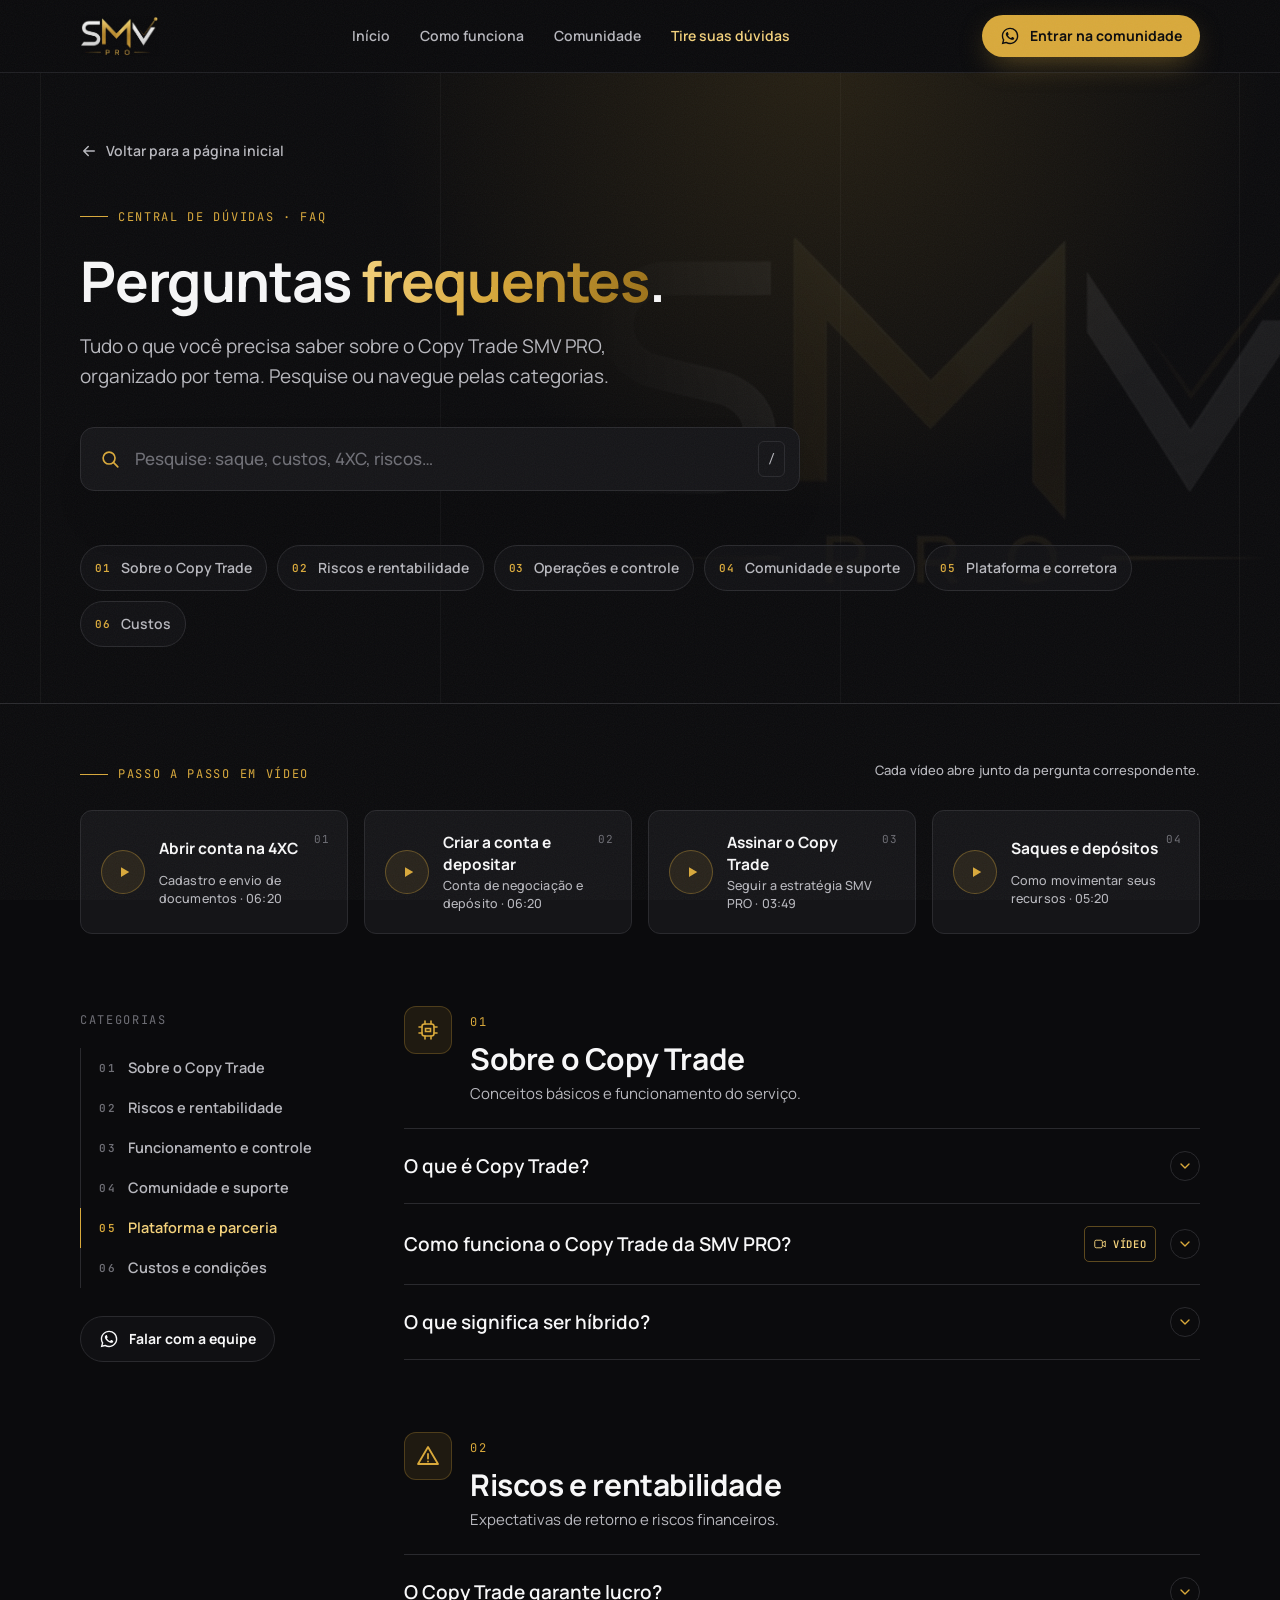
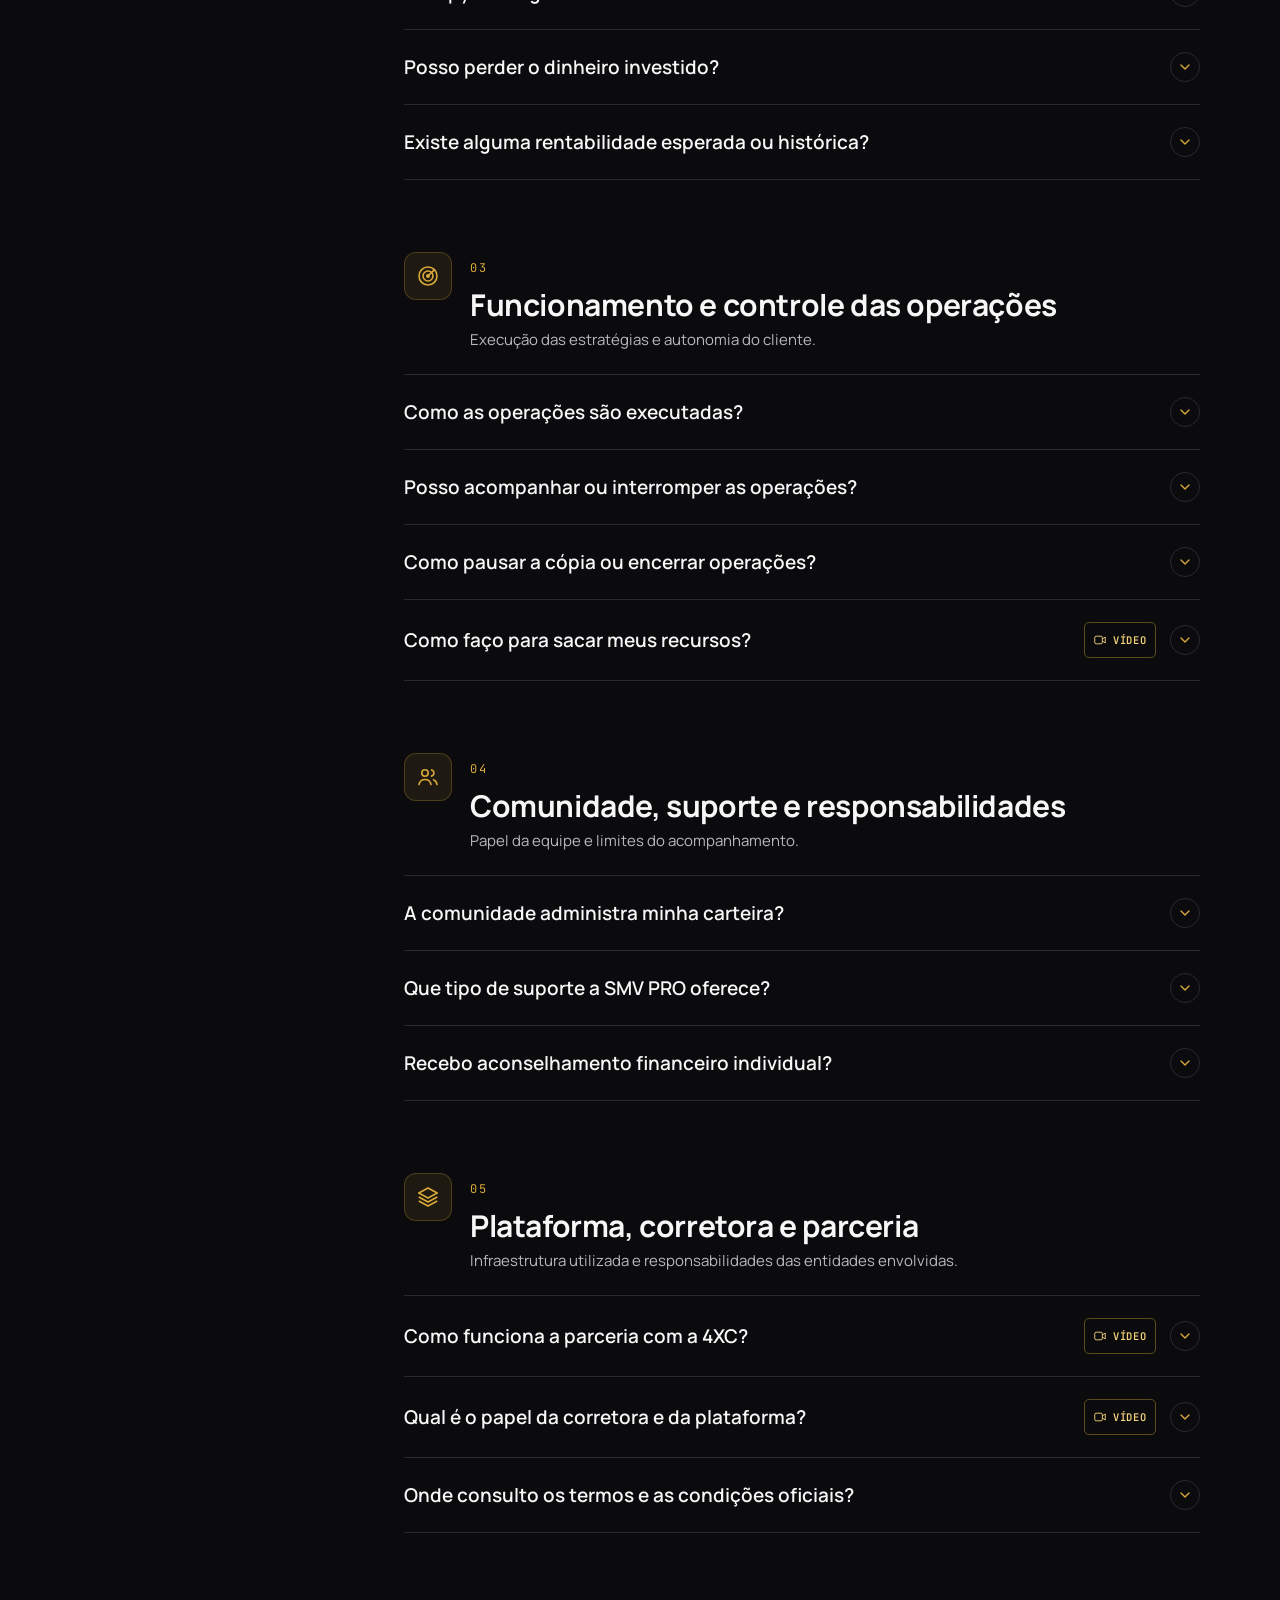
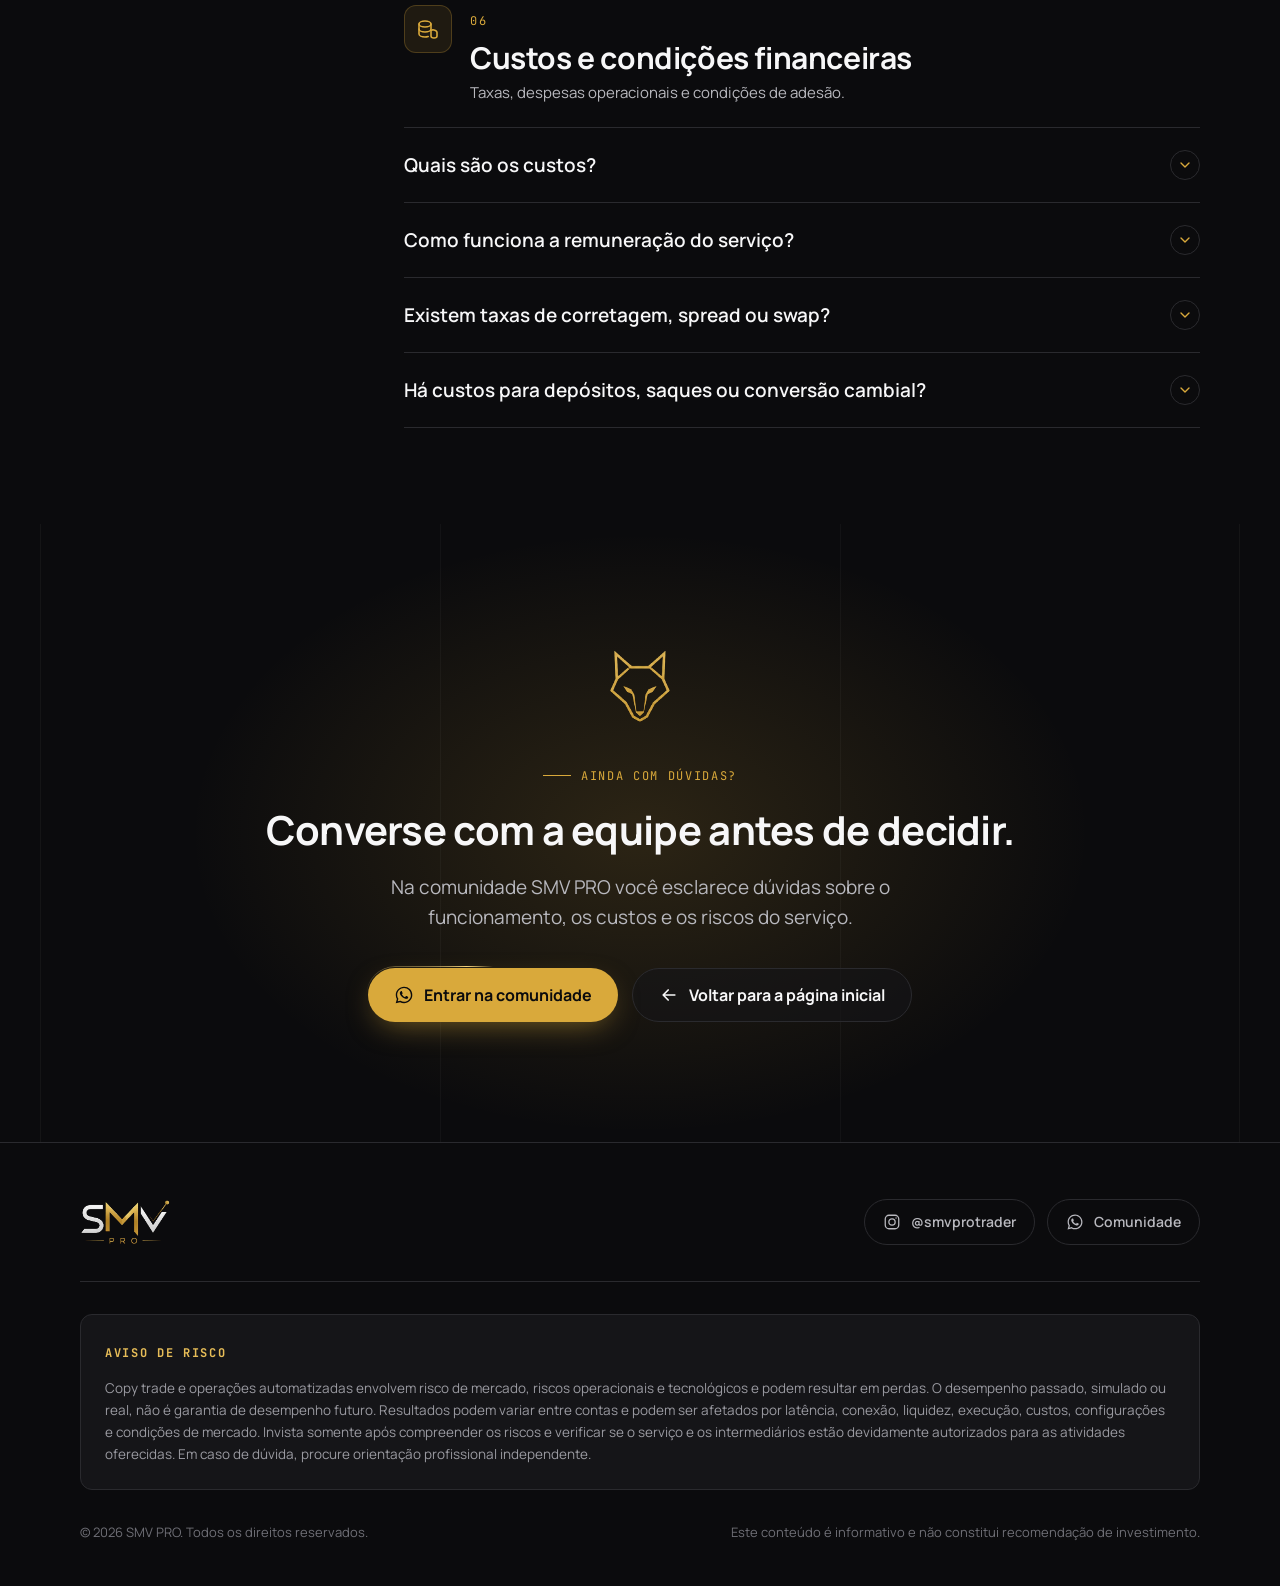
==== faq.html @ c93fdd2f "feat: Criação de faq de pergutas e respostas frequentes" ====
<!doctype html>
<html lang="pt-BR">
<head>
<meta charset="utf-8">
<meta name="viewport" content="width=device-width, initial-scale=1">
<title>FAQ — Copy Trade SMV PRO</title>
<meta name="description" content="Perguntas frequentes sobre o Copy Trade SMV PRO: funcionamento, riscos, controle das operações, comunidade, plataforma 4XC e custos. Com vídeos passo a passo.">
<meta name="theme-color" content="#0B0B0D">
<meta property="og:title" content="FAQ — Copy Trade SMV PRO">
<meta property="og:description" content="Tire suas dúvidas sobre o Copy Trade SMV PRO antes de decidir.">
<meta property="og:image" content="assets/logo-smv-pro.jpg">
<link rel="icon" href="favicon.ico" sizes="any">
<link rel="apple-touch-icon" href="assets/apple-touch-icon.png">
<link rel="stylesheet" href="css/styles.css">
<link rel="stylesheet" href="css/faq/styles.css">
<link rel="preconnect" href="https://fonts.googleapis.com">
<link rel="preconnect" href="https://fonts.gstatic.com" crossorigin>
<link href="https://fonts.googleapis.com/css2?family=Manrope:wght@400;500;600;700;800&family=JetBrains+Mono:wght@400;500&display=swap" rel="stylesheet">
</head>
<body class="faq-page">

<!-- SVG sprite -->
<svg width="0" height="0" style="position:absolute" aria-hidden="true">
  <symbol id="i-wa" viewBox="0 0 24 24"><path fill="currentColor" d="M12.04 2C6.58 2 2.13 6.45 2.13 11.91c0 1.75.46 3.45 1.32 4.95L2.05 22l5.25-1.38a9.9 9.9 0 0 0 4.74 1.21h.01c5.46 0 9.91-4.45 9.91-9.91 0-2.65-1.03-5.14-2.9-7.01A9.83 9.83 0 0 0 12.04 2Zm0 18.15h-.01a8.2 8.2 0 0 1-4.19-1.15l-.3-.18-3.11.82.83-3.04-.2-.31a8.2 8.2 0 0 1-1.26-4.38c0-4.54 3.7-8.23 8.24-8.23 2.2 0 4.27.86 5.82 2.42a8.18 8.18 0 0 1 2.41 5.82c0 4.54-3.7 8.23-8.23 8.23Zm4.52-6.16c-.25-.12-1.47-.72-1.69-.81-.23-.08-.39-.12-.56.12-.16.25-.64.81-.79.97-.14.17-.29.19-.54.06-.25-.12-1.05-.39-1.99-1.23-.74-.66-1.23-1.47-1.38-1.72-.14-.25-.02-.38.11-.5.11-.11.25-.29.37-.43.12-.15.17-.25.25-.41.08-.17.04-.31-.02-.43-.06-.13-.56-1.35-.76-1.84-.2-.48-.41-.42-.56-.43h-.48a.92.92 0 0 0-.67.31c-.23.25-.87.85-.87 2.07 0 1.22.89 2.4 1.01 2.56.12.17 1.75 2.67 4.24 3.74.59.26 1.05.41 1.41.52.59.19 1.13.16 1.56.1.48-.07 1.47-.6 1.67-1.18.21-.58.21-1.07.15-1.18-.06-.1-.23-.16-.48-.29Z"/></symbol>
  <symbol id="i-ig" viewBox="0 0 24 24"><g fill="none" stroke="currentColor" stroke-width="1.7"><rect x="3" y="3" width="18" height="18" rx="5"/><circle cx="12" cy="12" r="4.2"/><circle cx="17.4" cy="6.6" r=".9" fill="currentColor" stroke="none"/></g></symbol>
  <symbol id="i-arrow" viewBox="0 0 24 24"><path fill="none" stroke="currentColor" stroke-width="2" stroke-linecap="round" stroke-linejoin="round" d="M5 12h14M13 6l6 6-6 6"/></symbol>
  <symbol id="i-back" viewBox="0 0 24 24"><path fill="none" stroke="currentColor" stroke-width="2" stroke-linecap="round" stroke-linejoin="round" d="M19 12H5M11 6l-6 6 6 6"/></symbol>
  <symbol id="i-search" viewBox="0 0 24 24"><g fill="none" stroke="currentColor" stroke-width="1.8" stroke-linecap="round"><circle cx="11" cy="11" r="6.5"/><path d="m16 16 4.5 4.5"/></g></symbol>
  <symbol id="i-x" viewBox="0 0 24 24"><path fill="none" stroke="currentColor" stroke-width="2" stroke-linecap="round" d="M6 6l12 12M18 6 6 18"/></symbol>
  <symbol id="i-chev" viewBox="0 0 24 24"><path fill="none" stroke="currentColor" stroke-width="2" stroke-linecap="round" stroke-linejoin="round" d="m6 9 6 6 6-6"/></symbol>
  <symbol id="i-play" viewBox="0 0 24 24"><path fill="currentColor" d="M8 5.5v13l11-6.5-11-6.5Z"/></symbol>
  <symbol id="i-chip" viewBox="0 0 24 24"><g fill="none" stroke="currentColor" stroke-width="1.6" stroke-linecap="round"><rect x="6" y="6" width="12" height="12" rx="2.5"/><path d="M9.5 10.5h5v3h-5zM9 3v3M15 3v3M9 18v3M15 18v3M3 9h3M3 15h3M18 9h3M18 15h3"/></g></symbol>
  <symbol id="i-alert" viewBox="0 0 24 24"><g fill="none" stroke="currentColor" stroke-width="1.8" stroke-linecap="round"><path d="M12 3 2 20h20L12 3Z" stroke-linejoin="round"/><path d="M12 10v4.5M12 17.4v.1"/></g></symbol>
  <symbol id="i-radar" viewBox="0 0 24 24"><g fill="none" stroke="currentColor" stroke-width="1.6" stroke-linecap="round"><circle cx="12" cy="12" r="9"/><circle cx="12" cy="12" r="5"/><path d="M12 12 18.4 5.6"/><circle cx="12" cy="12" r="1.2" fill="currentColor"/></g></symbol>
  <symbol id="i-users" viewBox="0 0 24 24"><g fill="none" stroke="currentColor" stroke-width="1.6" stroke-linecap="round"><circle cx="9" cy="8" r="3.2"/><path d="M3 19.5c.6-3.2 3-5 6-5s5.4 1.8 6 5"/><path d="M15.5 4.9a3.2 3.2 0 0 1 0 6.2M17.5 14.7c1.9.6 3.1 2.3 3.5 4.8"/></g></symbol>
  <symbol id="i-layers" viewBox="0 0 24 24"><g fill="none" stroke="currentColor" stroke-width="1.6" stroke-linejoin="round"><path d="M12 3 2.8 8 12 13l9.2-5L12 3Z"/><path d="m2.8 12 9.2 5 9.2-5M2.8 16l9.2 5 9.2-5"/></g></symbol>
  <symbol id="i-coins" viewBox="0 0 24 24"><g fill="none" stroke="currentColor" stroke-width="1.6" stroke-linecap="round"><ellipse cx="9" cy="7" rx="6" ry="3"/><path d="M3 7v5c0 1.7 2.7 3 6 3s6-1.3 6-3V7"/><path d="M3 12v5c0 1.7 2.7 3 6 3 1.2 0 2.300-.2 3.200-.5"/><path d="M15 13.2c.9-.3 2-.4 3-.2 1.900.4 3 1.400 3 2.500V19c0 1.100-1.300 2-3 2s-3-.9-3-2v-5.800"/></g></symbol>
  <symbol id="i-video" viewBox="0 0 24 24"><g fill="none" stroke="currentColor" stroke-width="1.6" stroke-linejoin="round"><rect x="3" y="5.5" width="13" height="13" rx="2.5"/><path d="m16 10 5-3v10l-5-3"/></g></symbol>
</svg>

<header class="nav">
  <div class="wrap">
    <a class="brand" href="./" aria-label="SMV PRO — voltar para a página inicial"><img src="assets/logo-smv-pro.jpg" alt="SMV PRO" width="120" height="61"></a>
    <ul>
      <li><a href="./">Início</a></li>
      <li><a href="./#como-funciona">Como funciona</a></li>
      <li><a href="./#comunidade">Comunidade</a></li>
      <li><a href="faq" aria-current="page">Tire suas dúvidas</a></li>
    </ul>
    <a class="btn btn-gold" href="https://chat.whatsapp.com/Ln5tlXqZ1qGDyKuhTqA6fg?mode=gi_t" target="_blank" rel="noopener" aria-label="Entrar na comunidade no WhatsApp"><svg><use href="#i-wa"/></svg><span>Entrar na comunidade</span></a>
  </div>
</header>

<main id="topo">
<!-- HERO + SEARCH -->
<section class="fq-hero">
  <div class="gridlines"></div>
  <img class="fq-logo-bg" src="assets/logo-smv-pro.jpg" alt="" aria-hidden="true">
  <div class="wrap">
    <a class="fq-back rv" href="./"><svg><use href="#i-back"/></svg>Voltar para a página inicial</a>
    <span class="mono eyebrow rv d1">Central de dúvidas · FAQ</span>
    <h1 class="rv d1">Perguntas <em>frequentes</em>.</h1>
    <p class="lead rv d2">Tudo o que você precisa saber sobre o Copy Trade SMV PRO, organizado por tema. Pesquise ou navegue pelas categorias.</p>

    <form class="fq-search rv d3" role="search" onsubmit="return false">
      <label for="fq-q" class="sr-only">Pesquisar nas perguntas e respostas</label>
      <svg class="ic"><use href="#i-search"/></svg>
      <input id="fq-q" type="search" placeholder="Pesquise: saque, custos, 4XC, riscos…" autocomplete="off" spellcheck="false">
      <kbd class="mono" aria-hidden="true">/</kbd>
      <button type="button" class="fq-clear" aria-label="Limpar pesquisa"><svg><use href="#i-x"/></svg></button>
    </form>
    <p class="fq-status small" id="fq-status" aria-live="polite"></p>

    <nav class="fq-chips rv d4" aria-label="Categorias">
      <a class="chip" href="#sobre"><span class="mono">01</span>Sobre o Copy Trade</a>
      <a class="chip" href="#riscos"><span class="mono">02</span>Riscos e rentabilidade</a>
      <a class="chip" href="#operacoes"><span class="mono">03</span>Operações e controle</a>
      <a class="chip" href="#comunidade-suporte"><span class="mono">04</span>Comunidade e suporte</a>
      <a class="chip" href="#plataforma"><span class="mono">05</span>Plataforma e corretora</a>
      <a class="chip" href="#custos"><span class="mono">06</span>Custos</a>
    </nav>
  </div>
</section>

<!-- VIDEO GUIDES -->
<section class="fq-guides" aria-labelledby="guides-t">
  <div class="wrap">
    <div class="fq-guides-head rv">
      <span class="mono eyebrow" id="guides-t">Passo a passo em vídeo</span>
      <p class="small muted">Cada vídeo abre junto da pergunta correspondente.</p>
    </div>
    <ol class="guide-list">
      <li class="rv"><a class="guide" href="#q-parceria-4xc"><span class="g-n mono">01</span><span class="g-ic"><svg><use href="#i-play"/></svg></span><b>Abrir conta na 4XC</b><span class="small muted">Cadastro e envio de documentos · 06:20</span></a></li>
      <li class="rv d1"><a class="guide" href="#q-papel-corretora"><span class="g-n mono">02</span><span class="g-ic"><svg><use href="#i-play"/></svg></span><b>Criar a conta e depositar</b><span class="small muted">Conta de negociação e depósito · 06:20</span></a></li>
      <li class="rv d2"><a class="guide" href="#q-como-funciona-smv"><span class="g-n mono">03</span><span class="g-ic"><svg><use href="#i-play"/></svg></span><b>Assinar o Copy Trade</b><span class="small muted">Seguir a estratégia SMV PRO · 03:49</span></a></li>
      <li class="rv d3"><a class="guide" href="#q-sacar"><span class="g-n mono">04</span><span class="g-ic"><svg><use href="#i-play"/></svg></span><b>Saques e depósitos</b><span class="small muted">Como movimentar seus recursos · 05:20</span></a></li>
    </ol>
  </div>
</section>

<!-- FAQ BODY -->
<section class="fq-body">
  <div class="wrap fq-layout">
    <aside class="fq-side" aria-label="Navegação por categoria">
      <span class="mono fq-side-t">Categorias</span>
      <ol>
        <li><a href="#sobre"><span class="mono">01</span>Sobre o Copy Trade</a></li>
        <li><a href="#riscos"><span class="mono">02</span>Riscos e rentabilidade</a></li>
        <li><a href="#operacoes"><span class="mono">03</span>Funcionamento e controle</a></li>
        <li><a href="#comunidade-suporte"><span class="mono">04</span>Comunidade e suporte</a></li>
        <li><a href="#plataforma"><span class="mono">05</span>Plataforma e parceria</a></li>
        <li><a href="#custos"><span class="mono">06</span>Custos e condições</a></li>
      </ol>
      <a class="btn btn-ghost fq-side-cta" href="https://chat.whatsapp.com/Ln5tlXqZ1qGDyKuhTqA6fg?mode=gi_t" target="_blank" rel="noopener"><svg><use href="#i-wa"/></svg>Falar com a equipe</a>
    </aside>

    <div class="fq-content">

      <!-- 01 -->
      <section class="fq-cat" id="sobre" aria-labelledby="sobre-t">
        <header class="fq-cat-head rv">
          <span class="fq-cat-ic"><svg><use href="#i-chip"/></svg></span>
          <div><span class="mono fq-cat-n">01</span><h2 id="sobre-t">Sobre o Copy Trade</h2><p class="muted">Conceitos básicos e funcionamento do serviço.</p></div>
        </header>
        <div class="fq-item rv" id="q-o-que-e">
          <h3><button type="button" aria-expanded="false">O que é Copy Trade?<svg class="chev"><use href="#i-chev"/></svg></button></h3>
          <div class="fq-a"><div><p>O Copy Trade é uma modalidade de investimento que permite que você copie automaticamente as operações de traders experientes em tempo real. Essencialmente, quando o trader que você segue abre ou fecha uma posição, a mesma ação é replicada na sua conta, proporcionalmente ao seu capital.</p></div></div>
        </div>
        <div class="fq-item rv" id="q-como-funciona-smv" data-has-video>
          <h3><button type="button" aria-expanded="false">Como funciona o Copy Trade da SMV PRO?<span class="vtag mono"><svg><use href="#i-video"/></svg>Vídeo</span><svg class="chev"><use href="#i-chev"/></svg></button></h3>
          <div class="fq-a"><div>
            <p>Na SMV PRO você conecta sua conta de negociação à nossa estratégia. A partir daí, nosso sistema automatizado executa as ordens conforme a nossa estratégia principal, eliminando a necessidade de você acompanhar o mercado minuto a minuto.</p>
            <figure class="fq-video" style="--ar:3/2">
              <div class="fq-frame">
                <video src="assets/video/faq/03-assinar-copy-trade-smvpro.mp4" poster="assets/video/faq/03-assinar-copy-trade-smvpro.jpg" preload="none" playsinline></video>
                <button type="button" class="fq-play" aria-label="Assistir: como assinar o Copy Trade SMV PRO"><span><svg><use href="#i-play"/></svg></span></button>
              </div>
              <figcaption><span class="mono">Passo 03 · 03:49</span>Como assinar o Copy Trade e seguir a estratégia SMV PRO na plataforma.</figcaption>
            </figure>
          </div></div>
        </div>
        <div class="fq-item rv" id="q-hibrido">
          <h3><button type="button" aria-expanded="false">O que significa ser híbrido?<svg class="chev"><use href="#i-chev"/></svg></button></h3>
          <div class="fq-a"><div><p>Nosso modelo híbrido combina a tecnologia de automação (para precisão e velocidade na execução) com a análise humana ativa e eventuais operações (para ajuste estratégico conforme a volatilidade do mercado), buscando equilibrar a eficiência algorítmica com a inteligência de mercado.</p></div></div>
        </div>
      </section>

      <!-- 02 -->
      <section class="fq-cat" id="riscos" aria-labelledby="riscos-t">
        <header class="fq-cat-head rv">
          <span class="fq-cat-ic"><svg><use href="#i-alert"/></svg></span>
          <div><span class="mono fq-cat-n">02</span><h2 id="riscos-t">Riscos e rentabilidade</h2><p class="muted">Expectativas de retorno e riscos financeiros.</p></div>
        </header>
        <div class="fq-item rv" id="q-garante-lucro">
          <h3><button type="button" aria-expanded="false">O Copy Trade garante lucro?<svg class="chev"><use href="#i-chev"/></svg></button></h3>
          <div class="fq-a"><div><p>Não. O mercado financeiro, especialmente o de Forex e CFDs, envolve riscos. Nenhuma estratégia, por mais experiente que seja o trader, pode garantir lucros futuros ou isenção de perdas.</p></div></div>
        </div>
        <div class="fq-item rv" id="q-perder">
          <h3><button type="button" aria-expanded="false">Posso perder o dinheiro investido?<svg class="chev"><use href="#i-chev"/></svg></button></h3>
          <div class="fq-a"><div><p>Sim. Como em qualquer investimento de renda variável, existe o risco de perda do capital investido. Recomendamos que você invista apenas valores que estejam dentro do seu perfil de tolerância ao risco.</p></div></div>
        </div>
        <div class="fq-item rv" id="q-rentabilidade">
          <h3><button type="button" aria-expanded="false">Existe alguma rentabilidade esperada ou histórica?<svg class="chev"><use href="#i-chev"/></svg></button></h3>
          <div class="fq-a"><div><p>A rentabilidade passada nunca é garantia de resultados futuros. Disponibilizamos o histórico da estratégia para que você possa avaliar o desempenho anterior, mas ele deve ser utilizado apenas como uma referência de comportamento da estratégia, e não como uma promessa de rendimento.</p></div></div>
        </div>
      </section>

      <!-- 03 -->
      <section class="fq-cat" id="operacoes" aria-labelledby="operacoes-t">
        <header class="fq-cat-head rv">
          <span class="fq-cat-ic"><svg><use href="#i-radar"/></svg></span>
          <div><span class="mono fq-cat-n">03</span><h2 id="operacoes-t">Funcionamento e controle das operações</h2><p class="muted">Execução das estratégias e autonomia do cliente.</p></div>
        </header>
        <div class="fq-item rv" id="q-execucao">
          <h3><button type="button" aria-expanded="false">Como as operações são executadas?<svg class="chev"><use href="#i-chev"/></svg></button></h3>
          <div class="fq-a"><div><p>As operações são executadas automaticamente em sua conta através de nossa plataforma parceira, garantindo que você receba os mesmos preços (dentro dos limites de slippage aceitáveis) que a conta principal do trader.</p></div></div>
        </div>
        <div class="fq-item rv" id="q-acompanhar">
          <h3><button type="button" aria-expanded="false">Posso acompanhar ou interromper as operações?<svg class="chev"><use href="#i-chev"/></svg></button></h3>
          <div class="fq-a"><div><p>Sim. Você terá acesso à plataforma para visualizar todas as operações abertas em sua conta. Você mantém o controle total e pode interromper a cópia ou fechar operações manualmente a qualquer momento, mas recomendamos confiar na estratégia.</p></div></div>
        </div>
        <div class="fq-item rv" id="q-pausar">
          <h3><button type="button" aria-expanded="false">Como pausar a cópia ou encerrar operações?<svg class="chev"><use href="#i-chev"/></svg></button></h3>
          <div class="fq-a"><div><p>Dentro do painel da plataforma de Copy Trade, você encontrará opções intuitivas para “Parar de Copiar” ou “Encerrar Todas as Operações”.</p></div></div>
        </div>
        <div class="fq-item rv" id="q-sacar" data-has-video>
          <h3><button type="button" aria-expanded="false">Como faço para sacar meus recursos?<span class="vtag mono"><svg><use href="#i-video"/></svg>Vídeo</span><svg class="chev"><use href="#i-chev"/></svg></button></h3>
          <div class="fq-a"><div>
            <p>Os saques são realizados diretamente através da corretora onde sua conta está custodiada. A SMV PRO não detém a custódia do seu capital; portanto, você solicita o saque na plataforma da corretora seguindo as regras e prazos de processamento deles.</p>
            <figure class="fq-video" style="--ar:3/2">
              <div class="fq-frame">
                <video src="assets/video/faq/04-duvida-saques-depositos.mp4" poster="assets/video/faq/04-duvida-saques-depositos.jpg" preload="none" playsinline></video>
                <button type="button" class="fq-play" aria-label="Assistir: como fazer saques e depósitos"><span><svg><use href="#i-play"/></svg></span></button>
              </div>
              <figcaption><span class="mono">Passo 04 · 05:20</span>Como solicitar saques e fazer depósitos na plataforma da corretora.</figcaption>
            </figure>
          </div></div>
        </div>
      </section>

      <!-- 04 -->
      <section class="fq-cat" id="comunidade-suporte" aria-labelledby="comunidade-t">
        <header class="fq-cat-head rv">
          <span class="fq-cat-ic"><svg><use href="#i-users"/></svg></span>
          <div><span class="mono fq-cat-n">04</span><h2 id="comunidade-t">Comunidade, suporte e responsabilidades</h2><p class="muted">Papel da equipe e limites do acompanhamento.</p></div>
        </header>
        <div class="fq-item rv" id="q-administra">
          <h3><button type="button" aria-expanded="false">A comunidade administra minha carteira?<svg class="chev"><use href="#i-chev"/></svg></button></h3>
          <div class="fq-a"><div><p>Não. A equipe da SMV PRO executa uma estratégia centralizada. Você não está contratando uma gestão personalizada de carteira, mas sim assinando um serviço para replicar uma estratégia específica em sua própria conta.</p></div></div>
        </div>
        <div class="fq-item rv" id="q-suporte">
          <h3><button type="button" aria-expanded="false">Que tipo de suporte a SMV PRO oferece?<svg class="chev"><use href="#i-chev"/></svg></button></h3>
          <div class="fq-a"><div><p>Oferecemos suporte técnico focado no funcionamento do serviço, auxílio na configuração inicial da cópia e esclarecimento de dúvidas sobre a metodologia da estratégia.</p></div></div>
        </div>
        <div class="fq-item rv" id="q-aconselhamento">
          <h3><button type="button" aria-expanded="false">Recebo aconselhamento financeiro individual?<svg class="chev"><use href="#i-chev"/></svg></button></h3>
          <div class="fq-a"><div><p>Não. Não realizamos consultoria de investimentos personalizada, análise do seu perfil de risco ou aconselhamento financeiro individualizado. Nosso serviço é estritamente a replicação da estratégia escolhida.</p></div></div>
        </div>
      </section>

      <!-- 05 -->
      <section class="fq-cat" id="plataforma" aria-labelledby="plataforma-t">
        <header class="fq-cat-head rv">
          <span class="fq-cat-ic"><svg><use href="#i-layers"/></svg></span>
          <div><span class="mono fq-cat-n">05</span><h2 id="plataforma-t">Plataforma, corretora e parceria</h2><p class="muted">Infraestrutura utilizada e responsabilidades das entidades envolvidas.</p></div>
        </header>
        <div class="fq-item rv" id="q-parceria-4xc" data-has-video>
          <h3><button type="button" aria-expanded="false">Como funciona a parceria com a 4XC?<span class="vtag mono"><svg><use href="#i-video"/></svg>Vídeo</span><svg class="chev"><use href="#i-chev"/></svg></button></h3>
          <div class="fq-a"><div>
            <p>A 4XC é a corretora parceira onde as operações são executadas. Utilizamos a infraestrutura deles para garantir a velocidade e a confiabilidade necessárias para a replicação das ordens.</p>
            <figure class="fq-video" style="--ar:16/9">
              <div class="fq-frame">
                <video src="assets/video/faq/01-abrir-conta-4XC.mp4" poster="assets/video/faq/01-abrir-conta-4XC.jpg" preload="none" playsinline></video>
                <button type="button" class="fq-play" aria-label="Assistir: como abrir conta na 4XC"><span><svg><use href="#i-play"/></svg></span></button>
              </div>
              <figcaption><span class="mono">Passo 01 · 06:20</span>Como abrir sua conta na 4XC, aceitar os termos e enviar os documentos de verificação.</figcaption>
            </figure>
          </div></div>
        </div>
        <div class="fq-item rv" id="q-papel-corretora" data-has-video>
          <h3><button type="button" aria-expanded="false">Qual é o papel da corretora e da plataforma?<span class="vtag mono"><svg><use href="#i-video"/></svg>Vídeo</span><svg class="chev"><use href="#i-chev"/></svg></button></h3>
          <div class="fq-a"><div>
            <p>A corretora (4XC) é responsável pela custódia do seu dinheiro, execução das ordens e manutenção da liquidez. A plataforma de copy trade atua como a ponte tecnológica que conecta a estratégia da SMV PRO à sua conta na corretora.</p>
            <figure class="fq-video" style="--ar:3/2">
              <div class="fq-frame">
                <video src="assets/video/faq/02-abrir-conta-cents.mp4" poster="assets/video/faq/02-abrir-conta-cents.jpg" preload="none" playsinline></video>
                <button type="button" class="fq-play" aria-label="Assistir: como criar a conta de negociação e depositar"><span><svg><use href="#i-play"/></svg></span></button>
              </div>
              <figcaption><span class="mono">Passo 02 · 06:20</span>Como criar a conta de negociação (Cents) na corretora e fazer o primeiro depósito.</figcaption>
            </figure>
          </div></div>
        </div>
        <div class="fq-item rv" id="q-termos">
          <h3><button type="button" aria-expanded="false">Onde consulto os termos e as condições oficiais?<svg class="chev"><use href="#i-chev"/></svg></button></h3>
          <div class="fq-a"><div><p>Os termos e condições detalhados estão disponíveis no contrato de adesão da plataforma de copy trade e nos documentos de conformidade disponibilizados pela 4XC no momento da abertura da conta.</p></div></div>
        </div>
      </section>

      <!-- 06 -->
      <section class="fq-cat" id="custos" aria-labelledby="custos-t">
        <header class="fq-cat-head rv">
          <span class="fq-cat-ic"><svg><use href="#i-coins"/></svg></span>
          <div><span class="mono fq-cat-n">06</span><h2 id="custos-t">Custos e condições financeiras</h2><p class="muted">Taxas, despesas operacionais e condições de adesão.</p></div>
        </header>
        <div class="fq-item rv" id="q-custos">
          <h3><button type="button" aria-expanded="false">Quais são os custos?<svg class="chev"><use href="#i-chev"/></svg></button></h3>
          <div class="fq-a"><div><p>Não há taxas de adesão ou de saques. É cobrada uma taxa de performance de 30% sobre os lucros, destinada ao trader, descontada automaticamente pela própria corretora onde o capital está custodiado.</p></div></div>
        </div>
        <div class="fq-item rv" id="q-remuneracao">
          <h3><button type="button" aria-expanded="false">Como funciona a remuneração do serviço?<svg class="chev"><use href="#i-chev"/></svg></button></h3>
          <div class="fq-a"><div><p>A remuneração da SMV PRO é baseada na performance. Isso alinha nossos interesses aos seus: ganhamos apenas quando você tem resultados positivos.</p></div></div>
        </div>
        <div class="fq-item rv" id="q-spread">
          <h3><button type="button" aria-expanded="false">Existem taxas de corretagem, spread ou swap?<svg class="chev"><use href="#i-chev"/></svg></button></h3>
          <div class="fq-a"><div><p>O spread é a diferença entre o preço de compra e venda de um ativo. O valor do spread médio varia conforme a liquidez instantânea do mercado e do ativo negociado. O cliente consegue acompanhar essa variação em tempo real diretamente através da plataforma de negociação. Consulte as especificações da sua conta na 4XC.</p></div></div>
        </div>
        <div class="fq-item rv" id="q-cambio">
          <h3><button type="button" aria-expanded="false">Há custos para depósitos, saques ou conversão cambial?<svg class="chev"><use href="#i-chev"/></svg></button></h3>
          <div class="fq-a"><div><p>Sim. Para operações que necessitem de conversão de câmbio dentro da plataforma da corretora, a taxa cambial aplicada gira em uma média de 2%. Sugerimos acionar o suporte para maiores detalhes.</p></div></div>
        </div>
      </section>

      <div class="fq-empty" hidden>
        <svg><use href="#i-search"/></svg>
        <h3>Nenhuma pergunta encontrada.</h3>
        <p class="muted">Tente outra palavra ou pergunte direto para a equipe na comunidade.</p>
        <div class="cta-row">
          <button type="button" class="btn btn-ghost fq-reset">Limpar pesquisa</button>
          <a class="btn btn-gold" href="https://chat.whatsapp.com/Ln5tlXqZ1qGDyKuhTqA6fg?mode=gi_t" target="_blank" rel="noopener"><svg><use href="#i-wa"/></svg>Perguntar na comunidade</a>
        </div>
      </div>
    </div>
  </div>
</section>

<!-- FINAL CTA -->
<section class="final">
  <div class="gridlines"></div>
  <div class="wrap">
    <img class="fox rv" src="assets/fox.png" width="84" height="84" alt="" aria-hidden="true">
    <span class="mono eyebrow rv" style="position:relative">Ainda com dúvidas?</span>
    <h2 class="rv d1" style="margin-top:16px">Converse com a equipe antes de decidir.</h2>
    <p class="lead rv d2">Na comunidade SMV PRO você esclarece dúvidas sobre o funcionamento, os custos e os riscos do serviço.</p>
    <div class="cta-row rv d3">
      <a class="btn btn-gold beam" href="https://chat.whatsapp.com/Ln5tlXqZ1qGDyKuhTqA6fg?mode=gi_t" target="_blank" rel="noopener"><svg><use href="#i-wa"/></svg>Entrar na comunidade</a>
      <a class="btn btn-ghost" href="./"><svg><use href="#i-back"/></svg>Voltar para a página inicial</a>
    </div>
  </div>
</section>
</main>

<footer>
  <div class="wrap">
    <div class="f-top">
      <a class="brand" href="./"><img src="assets/logo-smv-pro.jpg" alt="SMV PRO" width="90" height="46"></a>
      <div class="socials">
        <a href="https://www.instagram.com/smvprotrader/" target="_blank" rel="noopener"><svg><use href="#i-ig"/></svg>@smvprotrader</a>
        <a href="https://chat.whatsapp.com/Ln5tlXqZ1qGDyKuhTqA6fg?mode=gi_t" target="_blank" rel="noopener"><svg><use href="#i-wa"/></svg>Comunidade</a>
      </div>
    </div>
    <div class="risk">
      <h4>Aviso de risco</h4>
      <p>Copy trade e operações automatizadas envolvem risco de mercado, riscos operacionais e tecnológicos e podem resultar em perdas. O desempenho passado, simulado ou real, não é garantia de desempenho futuro. Resultados podem variar entre contas e podem ser afetados por latência, conexão, liquidez, execução, custos, configurações e condições de mercado. Invista somente após compreender os riscos e verificar se o serviço e os intermediários estão devidamente autorizados para as atividades oferecidas. Em caso de dúvida, procure orientação profissional independente.</p>
    </div>
    <div class="f-bot"><span>© <span id="y">2026</span> SMV PRO. Todos os direitos reservados.</span><span>Este conteúdo é informativo e não constitui recomendação de investimento.</span></div>
  </div>
</footer>

<a class="float-wa" href="https://chat.whatsapp.com/Ln5tlXqZ1qGDyKuhTqA6fg?mode=gi_t" target="_blank" rel="noopener" aria-label="Entrar na comunidade no WhatsApp"><svg><use href="#i-wa"/></svg></a>

<script src="js/app.js" defer></script>
<script src="js/faq/scripts.js" defer></script>
</body>
</html>
---- css/styles.css ----
:root{
  --gold:#D9A93B; --champagne:#F4D27C; --gold-300:#E7BD58; --gold-600:#9A7018; --gold-700:#725114;
  --onyx:#0B0B0D; --carbon:#151518; --graphite:#2A2A2E; --steel:#B8B8BE; --porcelain:#F7F7F8;
  --teal:#3BC7A0; --error:#D95B55;
  --r:12px; --t:220ms cubic-bezier(.2,.7,.2,1);
  --wrap:1200px; --gut:clamp(16px,4vw,40px);
  --mono:"JetBrains Mono", ui-monospace, monospace;
}
*{box-sizing:border-box;margin:0;padding:0}
html{scroll-behavior:smooth;overflow-x:hidden}
body{background:var(--onyx);color:var(--porcelain);font-family:Manrope,Inter,Arial,sans-serif;font-size:17px;line-height:28px;-webkit-font-smoothing:antialiased;overflow-x:hidden}
img{max-width:100%;display:block}
a{color:inherit;text-decoration:none}
.wrap{max-width:var(--wrap);margin:0 auto;padding:0 var(--gut)}
.mono{font-family:var(--mono);font-size:12px;letter-spacing:.14em;text-transform:uppercase}
.eyebrow{color:var(--gold);display:inline-flex;align-items:center;gap:10px}
.eyebrow::before{content:"";width:28px;height:1px;background:var(--gold)}
h1{font-size:56px;line-height:64px;font-weight:700;letter-spacing:-1.2px}
h2{font-size:40px;line-height:48px;font-weight:700;letter-spacing:-.7px}
h3{font-size:24px;line-height:32px;font-weight:600}
p.lead{color:var(--steel);font-size:19px;line-height:30px}
.muted{color:var(--steel)}
.gold{color:var(--gold)}
small,.small{font-size:13px;line-height:20px;font-weight:500;letter-spacing:.1px}

/* grain + grid lines */
body::before{content:"";position:fixed;inset:0;pointer-events:none;z-index:100;opacity:.05;
  background-image:url("data:image/svg+xml,%3Csvg xmlns='http://www.w3.org/2000/svg' width='160' height='160'%3E%3Cfilter id='n'%3E%3CfeTurbulence type='fractalNoise' baseFrequency='.9' numOctaves='2' stitchTiles='stitch'/%3E%3C/filter%3E%3Crect width='100%25' height='100%25' filter='url(%23n)'/%3E%3C/svg%3E")}
.gridlines{position:absolute;inset:0;pointer-events:none;max-width:var(--wrap);margin:0 auto;left:0;right:0;
  border-left:1px solid rgba(255,255,255,.04);border-right:1px solid rgba(255,255,255,.04)}
.gridlines::before,.gridlines::after{content:"";position:absolute;top:0;bottom:0;width:1px;background:rgba(255,255,255,.035)}
.gridlines::before{left:33.33%}.gridlines::after{left:66.66%}

/* buttons */
.btn{display:inline-flex;align-items:center;justify-content:center;gap:10px;height:54px;padding:0 26px;border-radius:999px;font-weight:700;font-size:16px;transition:transform var(--t),background var(--t),border-color var(--t),box-shadow var(--t);white-space:nowrap}
.btn svg{width:20px;height:20px;flex:none}
.btn-gold{background:var(--gold);color:var(--onyx);box-shadow:0 0 0 0 rgba(217,169,59,.0),0 10px 30px -10px rgba(217,169,59,.55)}
.btn-gold:hover{background:var(--champagne);transform:translateY(-2px)}
.btn-ghost{border:1px solid var(--graphite);color:var(--porcelain);background:rgba(21,21,24,.6)}
.btn-ghost:hover{border-color:var(--gold);color:var(--champagne)}
.btn:focus-visible,a:focus-visible,summary:focus-visible{outline:2px solid var(--champagne);outline-offset:3px}
/* beam on primary */
.beam{position:relative;isolation:isolate}
.beam::after{content:"";position:absolute;inset:-2px;border-radius:inherit;padding:1px;z-index:-1;
  background:conic-gradient(from var(--a,0deg),transparent 0 75%,var(--champagne) 88%,transparent 100%);
  -webkit-mask:linear-gradient(#000 0 0) content-box,linear-gradient(#000 0 0);-webkit-mask-composite:xor;mask-composite:exclude;
  animation:spin 4s linear infinite}
@property --a{syntax:"<angle>";inherits:false;initial-value:0deg}
@keyframes spin{to{--a:360deg}}

/* nav */
.nav{position:sticky;top:0;z-index:50;background:rgba(11,11,13,.78);backdrop-filter:blur(14px);-webkit-backdrop-filter:blur(14px);border-bottom:1px solid rgba(42,42,46,.7)}
.nav .wrap{display:flex;align-items:center;justify-content:space-between;height:72px;gap:20px}
.brand{display:flex;align-items:center;gap:12px}
.brand img{height:40px;width:auto;mix-blend-mode:lighten}
.nav ul{display:flex;gap:30px;list-style:none;font-size:14px;font-weight:600;color:var(--steel)}
.nav ul a{transition:color var(--t)}
.nav ul a:hover{color:var(--porcelain)}
.nav .btn{height:42px;padding:0 18px;font-size:14px}

/* hero */
.hero{position:relative;padding:88px 0 56px;overflow:hidden}
.hero .fox-mark{position:absolute;right:-120px;top:-40px;width:720px;opacity:.07;mix-blend-mode:lighten;pointer-events:none;filter:saturate(.8)}
.hero::after{content:"";position:absolute;width:900px;height:900px;left:50%;top:-420px;transform:translateX(-30%);
  background:radial-gradient(closest-side,rgba(217,169,59,.13),transparent);pointer-events:none}
.hero-grid{position:relative;z-index:2;display:grid;grid-template-columns:1.08fr .92fr;gap:56px;align-items:center}
.hero h1 em{font-style:normal;background:linear-gradient(100deg,var(--champagne),var(--gold) 45%,var(--gold-600));-webkit-background-clip:text;background-clip:text;color:transparent}
.hero h1 .dim{color:var(--steel);font-weight:600}
.hero .lead{margin:24px 0 36px;max-width:560px}
.cta-row{display:flex;gap:14px;flex-wrap:wrap}
.disclaimer-inline{margin-top:22px;color:#8d8d94;font-size:13px;line-height:20px;max-width:520px;display:flex;gap:10px}
.disclaimer-inline svg{flex:none;width:16px;height:16px;margin-top:2px;color:var(--gold-300)}

/* copy-flow terminal */
.terminal{background:linear-gradient(180deg,#17171a,#111114);border:1px solid var(--graphite);border-radius:14px;padding:22px;position:relative;box-shadow:0 40px 80px -30px rgba(0,0,0,.8),inset 0 1px 0 rgba(255,255,255,.04)}
.term-head{display:flex;justify-content:space-between;align-items:center;margin-bottom:18px;color:var(--steel)}
.dot{width:8px;height:8px;border-radius:50%;background:var(--teal);box-shadow:0 0 0 0 rgba(59,199,160,.6);animation:ping 2.4s infinite;display:inline-block;margin-right:8px;vertical-align:middle}
@keyframes ping{70%{box-shadow:0 0 0 8px rgba(59,199,160,0)}100%{box-shadow:0 0 0 0 rgba(59,199,160,0)}}
.flow{display:grid;gap:0}
.node{display:flex;gap:14px;align-items:flex-start;background:var(--carbon);border:1px solid var(--graphite);border-radius:10px;padding:14px 16px;position:relative;z-index:1}
.node .ic{width:38px;height:38px;border-radius:9px;display:grid;place-items:center;flex:none;background:rgba(217,169,59,.1);color:var(--gold);border:1px solid rgba(217,169,59,.25)}
.node .ic svg{width:20px;height:20px}
.node b{display:block;font-size:15px;line-height:22px}
.node span{display:block;font-size:13px;line-height:19px;color:var(--steel)}
.node .tags{display:flex;gap:6px;flex-wrap:wrap;margin-top:8px}
.tag{font-family:var(--mono);font-size:10.5px;letter-spacing:.08em;text-transform:uppercase;padding:3px 8px;border-radius:5px;border:1px solid var(--graphite);color:var(--steel)}
.tag.g{border-color:rgba(217,169,59,.4);color:var(--champagne)}
.link{height:34px;position:relative;margin-left:34px;width:1px;background:linear-gradient(var(--graphite),var(--graphite))}
.link i{position:absolute;left:-2px;top:0;width:5px;height:12px;border-radius:3px;background:var(--champagne);box-shadow:0 0 12px 2px rgba(244,210,124,.6);animation:travel 2.2s cubic-bezier(.5,0,.5,1) infinite}
.link:nth-of-type(4) i{animation-delay:1.1s}
@keyframes travel{0%{top:-6px;opacity:0}20%{opacity:1}80%{opacity:1}100%{top:30px;opacity:0}}
.node.you{border-color:rgba(217,169,59,.45);background:linear-gradient(90deg,rgba(217,169,59,.08),var(--carbon) 60%)}
.term-foot{margin-top:16px;padding-top:14px;border-top:1px dashed var(--graphite);display:flex;justify-content:space-between;gap:10px;color:#8d8d94;font-size:12px}

/* marquee */
.marquee{border-top:1px solid var(--graphite);border-bottom:1px solid var(--graphite);background:var(--carbon);overflow:hidden;position:relative}
.marquee::before,.marquee::after{content:"";position:absolute;top:0;bottom:0;width:80px;z-index:2}
.marquee::before{left:0;background:linear-gradient(90deg,var(--carbon),transparent)}
.marquee::after{right:0;background:linear-gradient(-90deg,var(--carbon),transparent)}
.track{display:flex;gap:48px;padding:18px 0;width:max-content;animation:marq 40s linear infinite;color:var(--steel)}
.track span{display:flex;align-items:center;gap:48px;white-space:nowrap}
.track span::after{content:"";width:6px;height:6px;transform:rotate(45deg);background:var(--gold)}
@keyframes marq{to{transform:translateX(-50%)}}

/* sections */
section{position:relative}
.sec{padding:112px 0}
.sec-head{max-width:720px;margin-bottom:56px}
.sec-head h2{margin:16px 0 18px}

/* problem */
.problem{display:grid;grid-template-columns:.9fr 1.1fr;gap:64px;align-items:start}
.problem .big{font-size:30px;line-height:40px;font-weight:600;letter-spacing:-.4px}
.problem .big .gold{font-weight:700}
.problem p+p{margin-top:18px}
.pill-list{display:flex;flex-wrap:wrap;gap:10px;margin-top:28px}
.pill{padding:8px 14px;border:1px solid var(--graphite);border-radius:999px;font-size:14px;color:var(--steel);background:var(--carbon)}
.pill s{color:#6f6f76}

/* testimonial */
.testimonial{display:grid;grid-template-columns:1.1fr .9fr;gap:64px;align-items:center}
.testimonial h2{text-wrap:balance}
.t-meta{display:flex;align-items:center;gap:14px;margin-top:32px;padding-top:22px;border-top:1px solid var(--graphite)}
.t-meta b{display:block;font-size:15px;line-height:22px}
.t-avatar{width:44px;height:44px;border-radius:50%;display:grid;place-items:center;flex:none;background:rgba(217,169,59,.1);border:1px solid rgba(217,169,59,.35);color:var(--gold);font-family:var(--mono);font-size:13px;letter-spacing:.06em}
.t-video{justify-self:center;width:100%;max-width:380px;background:linear-gradient(180deg,#17171a,#111114);border:1px solid var(--graphite);border-radius:14px;padding:16px;position:relative;box-shadow:0 40px 80px -30px rgba(0,0,0,.8),0 0 0 10px rgba(217,169,59,.03),inset 0 1px 0 rgba(255,255,255,.04)}
.t-video::before{content:"";position:absolute;inset:-120px -160px;z-index:-1;background:radial-gradient(closest-side,rgba(217,169,59,.12),transparent);pointer-events:none}
.t-video .term-head{margin-bottom:14px}
.t-frame{position:relative;aspect-ratio:478/850;border-radius:10px;overflow:hidden;border:1px solid rgba(217,169,59,.35);background:var(--onyx)}
.t-frame video{width:100%;height:100%;object-fit:cover;display:block}
.t-frame::after{content:"";position:absolute;inset:0;pointer-events:none;transition:opacity var(--t);
  background:linear-gradient(180deg,rgba(11,11,13,.15),transparent 30%,transparent 55%,rgba(11,11,13,.85)),radial-gradient(120% 80% at 50% 0%,rgba(217,169,59,.12),transparent 60%)}
.t-frame.playing::after{opacity:0}
.t-play{position:absolute;inset:0;z-index:2;display:flex;flex-direction:column;align-items:center;justify-content:flex-end;gap:14px;padding-bottom:36px;background:none;border:0;cursor:pointer;color:var(--porcelain);font:inherit}
.t-play span{width:72px;height:72px;border-radius:50%;display:grid;place-items:center;background:var(--gold);color:var(--onyx);box-shadow:0 0 0 8px rgba(217,169,59,.18),0 12px 30px -8px rgba(217,169,59,.6);transition:transform var(--t),background var(--t)}
.t-play span svg{width:28px;height:28px;margin-left:3px}
.t-play:hover span{transform:scale(1.06);background:var(--champagne)}
.t-play em{font-style:normal;color:var(--champagne)}
.t-play:focus-visible{outline:2px solid var(--champagne);outline-offset:-4px;border-radius:10px}
.t-frame.playing .t-play{display:none}

/* steps */
.steps{display:grid;grid-template-columns:repeat(5,1fr);border-top:1px solid var(--graphite)}
.step{padding:30px 24px 34px 0;border-right:1px solid var(--graphite);position:relative;transition:background var(--t)}
.step:not(:first-child){padding-left:24px}
.step:last-child{border-right:0}
.step::before{content:"";position:absolute;top:-1px;left:0;height:1px;width:0;background:var(--gold);transition:width 600ms ease}
.step.in::before{width:100%}
.step .n{font-family:var(--mono);color:var(--gold);font-size:13px;letter-spacing:.1em}
.step h3{font-size:19px;line-height:26px;margin:18px 0 10px}
.step p{font-size:15px;line-height:24px;color:var(--steel)}
.note{margin-top:28px;color:#8d8d94;font-size:14px;line-height:22px;max-width:760px}

/* bento */
.bento{display:grid;grid-template-columns:repeat(6,1fr);gap:16px}
.card{background:var(--carbon);border:1px solid var(--graphite);border-radius:var(--r);padding:28px;position:relative;overflow:hidden;transition:transform var(--t),border-color var(--t)}
.card:hover{transform:translateY(-3px);border-color:#3d3d43}
.card .ic{width:44px;height:44px;border-radius:10px;display:grid;place-items:center;background:rgba(217,169,59,.1);border:1px solid rgba(217,169,59,.25);color:var(--gold);margin-bottom:22px}
.card .ic svg{width:22px;height:22px}
.card h3{font-size:21px;line-height:29px;margin-bottom:10px}
.card p{color:var(--steel);font-size:15.5px;line-height:25px}
.c-a{grid-column:span 4}.c-b{grid-column:span 2}.c-c{grid-column:span 2}.c-d{grid-column:span 2}.c-e{grid-column:span 2}
.c-a{background:radial-gradient(120% 140% at 100% 0%,rgba(217,169,59,.12),transparent 55%),var(--carbon)}
.split-bar{display:flex;height:10px;border-radius:999px;overflow:hidden;margin:26px 0 10px;background:var(--graphite)}
.split-bar i{display:block}
.split-bar .ea{flex:7;background:linear-gradient(90deg,var(--gold-600),var(--gold))}
.split-bar .mn{flex:2;background:var(--champagne)}
.split-bar .mo{flex:1;background:var(--steel)}
.legend{display:flex;gap:18px;flex-wrap:wrap;font-size:13px;color:var(--steel)}
.legend b{display:inline-block;width:10px;height:10px;border-radius:2px;margin-right:7px;vertical-align:-1px}

/* tech + human */
.duo{display:grid;grid-template-columns:1fr 1fr;gap:16px}
.duo .card{padding:36px}
.duo .label{font-family:var(--mono);font-size:12px;letter-spacing:.12em;text-transform:uppercase;color:var(--steel);margin-bottom:16px;display:block}
.check{list-style:none;display:grid;gap:12px;margin-top:20px}
.check li{display:flex;gap:12px;font-size:15.5px;line-height:24px;color:#d9d9dd}
.check li svg{flex:none;width:20px;height:20px;color:var(--gold);margin-top:2px}
.check.x li svg{color:#7b7b82}

/* community */
.community{display:grid;grid-template-columns:1.1fr .9fr;gap:56px;align-items:center;background:var(--carbon);border:1px solid var(--graphite);border-radius:18px;padding:56px;position:relative;overflow:hidden}
.community::before{content:"";position:absolute;right:-160px;bottom:-200px;width:520px;height:520px;background:radial-gradient(closest-side,rgba(217,169,59,.14),transparent)}
.chat{display:grid;gap:12px;position:relative}
.bubble{background:var(--onyx);border:1px solid var(--graphite);border-radius:14px 14px 14px 4px;padding:14px 16px;font-size:14.5px;line-height:22px;max-width:88%;color:#dcdce0}
.bubble.r{justify-self:end;border-radius:14px 14px 4px 14px;border-color:rgba(217,169,59,.35);background:linear-gradient(180deg,rgba(217,169,59,.1),rgba(217,169,59,.04))}
.bubble small{display:block;font-family:var(--mono);font-size:10.5px;letter-spacing:.1em;text-transform:uppercase;color:var(--gold);margin-bottom:4px}
.chat-cap{font-size:12px;color:#6f6f76;text-align:right;margin-top:4px}

/* light section */
.light{background:var(--porcelain);color:var(--onyx)}
.light .muted,.light p.lead{color:#4a4a52}
.light .eyebrow{color:var(--gold-700)}
.light .eyebrow::before{background:var(--gold-700)}
.tgrid{display:grid;grid-template-columns:repeat(3,1fr);gap:0;border-top:1px solid #dcdce0;border-left:1px solid #dcdce0}
.titem{padding:28px;border-right:1px solid #dcdce0;border-bottom:1px solid #dcdce0}
.titem .n{font-family:var(--mono);font-size:12px;color:var(--gold-700);letter-spacing:.1em}
.titem h3{font-size:18px;line-height:26px;margin:12px 0 8px;color:var(--onyx)}
.titem p{font-size:15px;line-height:24px;color:#4a4a52}
.platform{display:grid;grid-template-columns:1fr 1fr;gap:56px;margin-bottom:96px;align-items:start}
.platform .box{background:#fff;border:1px solid #e3e3e7;border-radius:var(--r);padding:32px}
.platform .box h3{color:var(--onyx);margin-bottom:12px}
.platform .box p{color:#4a4a52;font-size:15.5px;line-height:25px}
.light .btn-dark{background:var(--onyx);color:var(--porcelain)}
.light .btn-dark:hover{background:#222226;transform:translateY(-2px)}

/* faq */
.faq-grid{display:grid;grid-template-columns:.8fr 1.2fr;gap:64px}
details{border-bottom:1px solid var(--graphite)}
summary{list-style:none;cursor:pointer;display:flex;justify-content:space-between;align-items:center;gap:20px;padding:24px 0;font-size:19px;line-height:28px;font-weight:600}
summary::-webkit-details-marker{display:none}
summary .pm{width:28px;height:28px;border:1px solid var(--graphite);border-radius:50%;display:grid;place-items:center;flex:none;transition:transform var(--t),border-color var(--t)}
summary .pm::before{content:"+";color:var(--gold);font-weight:500;font-size:18px;line-height:1}
details[open] summary .pm{transform:rotate(45deg);border-color:var(--gold)}
details p{color:var(--steel);padding:0 48px 24px 0;font-size:16px;line-height:26px}

/* final cta */
.final{text-align:center;padding:120px 0;position:relative;overflow:hidden}
.final::before{content:"";position:absolute;left:50%;top:50%;width:900px;height:600px;transform:translate(-50%,-50%);background:radial-gradient(closest-side,rgba(217,169,59,.16),transparent)}
.final img.fox{width:84px;margin:0 auto 28px;mix-blend-mode:lighten;position:relative}
.final h2{max-width:780px;margin:0 auto 18px;position:relative}
.final p.lead{max-width:620px;margin:0 auto 36px;position:relative}
.final .cta-row{justify-content:center;position:relative}

/* management band */
.mgmt{border-top:1px solid var(--graphite);background:var(--carbon);padding:96px 0;position:relative;overflow:hidden}
.mgmt::before{content:"";position:absolute;left:50%;top:38%;width:760px;height:760px;transform:translate(-50%,-50%);background:radial-gradient(closest-side,rgba(217,169,59,.12),transparent);pointer-events:none}
.mgmt .wrap{position:relative;display:flex;flex-direction:column;align-items:center;text-align:center}
.mgmt figure{position:relative;width:260px;aspect-ratio:1;border-radius:50%;overflow:hidden;margin:28px auto 32px;border:1px solid rgba(217,169,59,.45);box-shadow:0 0 0 10px rgba(217,169,59,.05),0 30px 60px -20px rgba(0,0,0,.8)}
.mgmt figure img{width:100%;height:100%;object-fit:cover;object-position:center}
.mgmt blockquote{font-size:26px;line-height:36px;font-weight:600;letter-spacing:-.3px;max-width:720px}
.mgmt .sig{display:flex;align-items:center;gap:14px;margin-top:28px;padding-top:22px;border-top:1px solid var(--graphite);text-align:left}
.mgmt .sig img{width:42px;mix-blend-mode:lighten}

/* footer */
footer{background:var(--onyx);border-top:1px solid var(--graphite);padding:56px 0 40px}
.f-top{display:flex;justify-content:space-between;align-items:center;gap:24px;flex-wrap:wrap;padding-bottom:36px;border-bottom:1px solid var(--graphite)}
.f-top .brand img{height:46px}
.socials{display:flex;gap:12px}
.socials a{display:inline-flex;align-items:center;gap:10px;height:46px;padding:0 18px;border:1px solid var(--graphite);border-radius:999px;font-size:14px;font-weight:600;color:var(--steel);transition:all var(--t)}
.socials a:hover{border-color:var(--gold);color:var(--champagne)}
.socials svg{width:18px;height:18px}
.risk{margin-top:32px;padding:24px;border:1px solid var(--graphite);border-radius:var(--r);background:var(--carbon)}
.risk h4{font-family:var(--mono);font-size:12px;letter-spacing:.14em;text-transform:uppercase;color:var(--gold-300);margin-bottom:10px}
.risk p{font-size:13.5px;line-height:22px;color:#9a9aa1}
.f-bot{margin-top:28px;display:flex;justify-content:space-between;gap:16px;flex-wrap:wrap;font-size:13px;color:#6f6f76}

/* reveal */
.rv{opacity:0;transform:translateY(16px);filter:blur(4px);transition:opacity 700ms ease,transform 700ms cubic-bezier(.2,.7,.2,1),filter 700ms ease}
.rv.in{opacity:1;transform:none;filter:none}
.d1{transition-delay:80ms}.d2{transition-delay:160ms}.d3{transition-delay:240ms}.d4{transition-delay:320ms}

/* mobile WA float */
.float-wa{position:fixed;right:16px;bottom:16px;z-index:60;display:none;opacity:0;pointer-events:none;transform:translateY(10px);transition:opacity var(--t),transform var(--t);width:56px;height:56px;border-radius:50%;background:var(--gold);color:var(--onyx);place-items:center;box-shadow:0 10px 30px -8px rgba(217,169,59,.6)}
.float-wa svg{width:26px;height:26px}
.float-wa.show{opacity:1;pointer-events:auto;transform:none}

@media (max-width:1024px){
  .steps{grid-template-columns:1fr 1fr}
  .step{border-bottom:1px solid var(--graphite);padding-left:24px!important}
  .step:nth-child(2n){border-right:0}
  .c-a{grid-column:span 6}.c-b,.c-c,.c-d,.c-e{grid-column:span 3}
}
@media (max-width:900px){
  h1{font-size:40px;line-height:48px;letter-spacing:-.8px}
  h2{font-size:32px;line-height:40px}
  body{font-size:16px;line-height:26px}
  .nav ul{display:none}
  .hero{padding:56px 0 40px}
  .hero-grid,.problem,.testimonial,.duo,.community,.platform,.faq-grid{grid-template-columns:1fr;gap:40px}
  .hero .fox-mark{width:460px;right:-180px;top:20px}
  .sec{padding:80px 0}
  .community{padding:32px 22px}
  .tgrid{grid-template-columns:1fr}
  .mgmt{padding:72px 0}
  .mgmt figure{width:200px}
  .mgmt blockquote{font-size:20px;line-height:30px}
  .float-wa{display:grid}
  .platform{margin-bottom:64px}
  .mono{letter-spacing:.08em}
  .eyebrow::before{width:18px}
}
@media (max-width:560px){
  .steps{grid-template-columns:1fr}
  .step{border-right:0!important}
  .c-b,.c-c,.c-d,.c-e{grid-column:span 6}
  .cta-row .btn{width:100%}
  .nav .btn span{display:none}
  .nav .btn{width:42px;padding:0}
  .brand img{height:28px}
  .problem .big{font-size:24px;line-height:33px}
  details p{padding-right:0}
  .term-foot{flex-direction:column}
}
@media (prefers-reduced-motion:reduce){
  *,*::before,*::after{animation:none!important;transition:none!important}
  .rv{opacity:1;transform:none;filter:none}
}
---- css/faq/styles.css ----
/* FAQ — depende dos tokens e componentes de css/styles.css */
.sr-only{position:absolute;width:1px;height:1px;padding:0;margin:-1px;overflow:hidden;clip:rect(0,0,0,0);white-space:nowrap;border:0}
.nav ul a[aria-current="page"]{color:var(--champagne)}

/* hero + pesquisa */
.fq-hero{position:relative;padding:64px 0 56px;overflow:hidden;border-bottom:1px solid var(--graphite)}
.fq-hero::after{content:"";position:absolute;width:900px;height:900px;left:50%;top:-460px;transform:translateX(-30%);
  background:radial-gradient(closest-side,rgba(217,169,59,.13),transparent);pointer-events:none}
.fq-logo-bg{position:absolute;right:-60px;top:50%;width:min(760px,70vw);transform:translateY(-46%);opacity:.07;mix-blend-mode:lighten;pointer-events:none;
  -webkit-mask-image:linear-gradient(90deg,transparent,#000 35%);mask-image:linear-gradient(90deg,transparent,#000 35%)}
.fq-hero .wrap{position:relative;z-index:2}
.fq-back{display:flex;width:fit-content;align-items:center;gap:8px;font-size:14px;font-weight:600;color:var(--steel);margin-bottom:32px;transition:color var(--t)}
.fq-back svg{width:18px;height:18px;transition:transform var(--t)}
.fq-back:hover{color:var(--champagne)}
.fq-back:hover svg{transform:translateX(-3px)}
.fq-hero h1{margin:18px 0 18px}
.fq-hero h1 em{font-style:normal;background:linear-gradient(100deg,var(--champagne),var(--gold) 45%,var(--gold-600));-webkit-background-clip:text;background-clip:text;color:transparent}
.fq-hero .lead{max-width:600px}

.fq-search{position:relative;max-width:720px;margin-top:36px;display:flex;align-items:center;height:64px;padding:0 14px 0 54px;
  background:var(--carbon);border:1px solid var(--graphite);border-radius:14px;box-shadow:0 30px 60px -30px rgba(0,0,0,.8);
  transition:border-color var(--t),box-shadow var(--t)}
.fq-search:focus-within{border-color:rgba(217,169,59,.7);box-shadow:0 0 0 4px rgba(217,169,59,.12),0 30px 60px -30px rgba(0,0,0,.8)}
.fq-search .ic{position:absolute;left:18px;width:22px;height:22px;color:var(--gold)}
.fq-search input{flex:1;min-width:0;height:100%;background:none;border:0;outline:0;color:var(--porcelain);font:500 17px/1 Manrope,Inter,Arial,sans-serif}
.fq-search input::placeholder{color:#6f6f76}
.fq-search input::-webkit-search-cancel-button{display:none}
.fq-search kbd{flex:none;font-size:12px;letter-spacing:0;padding:3px 9px;border:1px solid var(--graphite);border-radius:6px;color:var(--steel)}
.fq-clear{flex:none;display:none;width:36px;height:36px;border-radius:50%;place-items:center;background:var(--graphite);border:0;color:var(--porcelain);cursor:pointer;transition:background var(--t)}
.fq-clear svg{width:16px;height:16px}
.fq-clear:hover{background:#3d3d43}
.fq-search.has-q .fq-clear{display:grid}
.fq-search.has-q kbd{display:none}
.fq-status{min-height:20px;margin-top:12px;color:var(--steel)}
.fq-status b{color:var(--champagne);font-weight:600}

.fq-chips{display:flex;flex-wrap:wrap;gap:10px;margin-top:22px}
.chip{display:inline-flex;align-items:center;gap:10px;padding:8px 14px;border:1px solid var(--graphite);border-radius:999px;font-size:14px;font-weight:600;color:var(--steel);background:rgba(21,21,24,.7);
  transition:color var(--t),border-color var(--t),opacity var(--t)}
.chip .mono{font-size:11px;color:var(--gold);letter-spacing:.08em}
.chip:hover{color:var(--porcelain);border-color:var(--gold)}
.chip.is-empty{opacity:.35;pointer-events:none}

/* guias em vídeo */
.fq-guides{padding:56px 0 8px}
.fq-guides-head{display:flex;justify-content:space-between;align-items:baseline;gap:16px;flex-wrap:wrap;margin-bottom:22px}
.guide-list{list-style:none;display:grid;grid-template-columns:repeat(4,1fr);gap:16px}
.guide{display:grid;grid-template-columns:auto 1fr;grid-template-rows:auto auto;column-gap:14px;row-gap:2px;align-items:center;height:100%;padding:20px;
  background:var(--carbon);border:1px solid var(--graphite);border-radius:var(--r);position:relative;transition:transform var(--t),border-color var(--t)}
.guide:hover{transform:translateY(-3px);border-color:rgba(217,169,59,.5)}
.guide .g-n{position:absolute;top:14px;right:16px;font-size:11px;color:#6f6f76}
.guide .g-ic{grid-row:span 2;width:44px;height:44px;border-radius:50%;display:grid;place-items:center;background:rgba(217,169,59,.1);border:1px solid rgba(217,169,59,.35);color:var(--gold);transition:background var(--t),color var(--t)}
.guide .g-ic svg{width:18px;height:18px;margin-left:2px}
.guide:hover .g-ic{background:var(--gold);color:var(--onyx)}
.guide b{font-size:15.5px;line-height:22px;padding-right:20px}
.guide .small{font-size:12.5px;line-height:18px}

/* layout */
.fq-body{padding:64px 0 96px}
.fq-layout{display:grid;grid-template-columns:260px 1fr;gap:64px;align-items:start}
.fq-side{position:sticky;top:104px}
.fq-side-t{color:#6f6f76;display:block;margin-bottom:14px}
.fq-side ol{list-style:none;border-left:1px solid var(--graphite)}
.fq-side ol a{display:flex;gap:12px;padding:9px 0 9px 18px;margin-left:-1px;border-left:1px solid transparent;font-size:14.5px;line-height:21px;font-weight:600;color:var(--steel);
  transition:color var(--t),border-color var(--t),opacity var(--t)}
.fq-side ol a .mono{font-size:11px;color:#6f6f76;padding-top:1px;transition:color var(--t)}
.fq-side ol a:hover{color:var(--porcelain)}
.fq-side ol a.is-active{color:var(--champagne);border-left-color:var(--gold)}
.fq-side ol a.is-active .mono{color:var(--gold)}
.fq-side ol a.is-empty{opacity:.35}
.fq-side-cta{margin-top:28px;height:46px;font-size:14px;padding:0 18px}

/* categorias */
.fq-cat{scroll-margin-top:96px}
.fq-cat+.fq-cat{margin-top:72px}
.fq-cat-head{display:flex;gap:18px;align-items:flex-start;padding-bottom:22px;border-bottom:1px solid var(--graphite)}
.fq-cat-ic{width:48px;height:48px;border-radius:12px;flex:none;display:grid;place-items:center;background:rgba(217,169,59,.1);border:1px solid rgba(217,169,59,.25);color:var(--gold)}
.fq-cat-ic svg{width:24px;height:24px}
.fq-cat-n{color:var(--gold);font-size:12px}
.fq-cat-head h2{font-size:30px;line-height:38px;letter-spacing:-.4px;margin:4px 0 4px}
.fq-cat-head p{font-size:15px;line-height:24px}

/* perguntas */
.fq-item{border-bottom:1px solid var(--graphite);scroll-margin-top:96px;position:relative}
.fq-item::before{content:"";position:absolute;left:-20px;top:22px;bottom:22px;width:2px;border-radius:2px;background:var(--gold);opacity:0;transform:scaleY(.4);transition:opacity var(--t),transform var(--t)}
.fq-item.is-open::before{opacity:1;transform:none}
.fq-item h3{font-size:inherit;line-height:inherit;font-weight:inherit}
.fq-item h3 button{width:100%;display:flex;align-items:center;gap:14px;padding:22px 0;background:none;border:0;color:var(--porcelain);cursor:pointer;text-align:left;
  font:600 19px/28px Manrope,Inter,Arial,sans-serif;transition:color var(--t)}
.fq-item h3 button:hover{color:var(--champagne)}
.fq-item h3 button:focus-visible{outline:2px solid var(--champagne);outline-offset:4px;border-radius:6px}
.fq-item .q-t{flex:1}
.fq-item .chev{flex:none;width:30px;height:30px;padding:6px;border:1px solid var(--graphite);border-radius:50%;color:var(--gold);transition:transform 260ms cubic-bezier(.2,.7,.2,1),border-color var(--t)}
.fq-item.is-open .chev{transform:rotate(180deg);border-color:var(--gold)}
.vtag,.hit-hint{flex:none;display:inline-flex;align-items:center;gap:6px;font-size:10.5px;letter-spacing:.08em;padding:3px 8px;border-radius:5px;border:1px solid rgba(217,169,59,.4);color:var(--champagne)}
.vtag svg{width:14px;height:14px}
.hit-hint{border-color:var(--graphite);color:var(--steel);font-family:var(--mono);text-transform:uppercase}
.fq-a{display:grid;grid-template-rows:0fr;transition:grid-template-rows 260ms cubic-bezier(.2,.7,.2,1)}
.fq-a>div{overflow:hidden;min-height:0}
.fq-item.is-open .fq-a{grid-template-rows:1fr}
.fq-a p{color:var(--steel);font-size:16px;line-height:26px;padding:0 48px 24px 0;opacity:0;transform:translateY(-6px);transition:opacity 220ms ease,transform 220ms ease}
.fq-item.is-open .fq-a p{opacity:1;transform:none;transition-delay:60ms}
.fq-item.is-hidden{display:none}
.fq-cat.is-hidden{display:none}
.fq-item.flash{animation:flash 1.4s ease}
@keyframes flash{0%,40%{background:rgba(217,169,59,.08)}100%{background:transparent}}
mark{background:rgba(217,169,59,.24);color:var(--champagne);border-radius:3px;padding:0 2px}

/* vídeo dentro da resposta */
.fq-video{margin:0 0 28px;max-width:720px}
.fq-frame{position:relative;aspect-ratio:var(--ar,16/9);border-radius:10px;overflow:hidden;border:1px solid rgba(217,169,59,.35);background:var(--onyx);box-shadow:0 30px 60px -30px rgba(0,0,0,.8)}
.fq-frame video{width:100%;height:100%;object-fit:contain;display:block}
.fq-frame::after{content:"";position:absolute;inset:0;pointer-events:none;background:linear-gradient(180deg,rgba(11,11,13,.1),rgba(11,11,13,.55));transition:opacity var(--t)}
.fq-frame.playing::after{opacity:0}
.fq-play{position:absolute;inset:0;z-index:2;display:grid;place-items:center;background:none;border:0;cursor:pointer}
.fq-play span{width:68px;height:68px;border-radius:50%;display:grid;place-items:center;background:var(--gold);color:var(--onyx);box-shadow:0 0 0 8px rgba(217,169,59,.18),0 12px 30px -8px rgba(217,169,59,.6);transition:transform var(--t),background var(--t)}
.fq-play span svg{width:26px;height:26px;margin-left:3px}
.fq-play:hover span{transform:scale(1.06);background:var(--champagne)}
.fq-play:focus-visible{outline:2px solid var(--champagne);outline-offset:-4px;border-radius:10px}
.fq-frame.playing .fq-play{display:none}
.fq-video figcaption{display:flex;flex-wrap:wrap;gap:6px 14px;margin-top:12px;font-size:14px;line-height:22px;color:var(--steel)}
.fq-video figcaption .mono{color:var(--gold);font-size:11px;padding-top:1px}

/* estado vazio */
.fq-empty{text-align:center;padding:64px 24px;border:1px dashed var(--graphite);border-radius:var(--r);animation:fade 260ms ease}
.fq-empty>svg{width:36px;height:36px;color:var(--gold);margin:0 auto 16px;display:block}
.fq-empty h3{margin-bottom:8px}
.fq-empty .cta-row{justify-content:center;margin-top:24px}
.fq-empty .btn-ghost{cursor:pointer;font:inherit;font-weight:700}
.fq-item.fade-in{animation:fade 220ms ease}
@keyframes fade{from{opacity:0;transform:translateY(6px)}to{opacity:1;transform:none}}

@media (max-width:1024px){
  .guide-list{grid-template-columns:1fr 1fr}
  .fq-layout{grid-template-columns:220px 1fr;gap:40px}
}
@media (max-width:900px){
  .fq-hero{padding:40px 0 40px}
  .fq-logo-bg{width:520px;right:-200px;top:30%}
  .fq-layout{grid-template-columns:1fr}
  .fq-side{display:none}
  .fq-chips{flex-wrap:nowrap;overflow-x:auto;margin:22px calc(var(--gut)*-1) 0;padding:0 var(--gut) 4px;scrollbar-width:none}
  .fq-chips::-webkit-scrollbar{display:none}
  .chip{flex:none}
  .fq-cat-head h2{font-size:24px;line-height:32px}
  .fq-item::before{left:-12px}
  .fq-body{padding:48px 0 72px}
}
@media (max-width:560px){
  .guide-list{grid-template-columns:1fr}
  .fq-search{height:58px;padding-left:48px}
  .fq-search .ic{left:15px}
  .fq-search input{font-size:16px}
  .fq-search kbd{display:none}
  .fq-item h3 button{font-size:17px;line-height:25px;gap:10px}
  .fq-item .vtag{display:none}
  .fq-a p{padding-right:0}
  .fq-empty .cta-row .btn{width:100%}
}
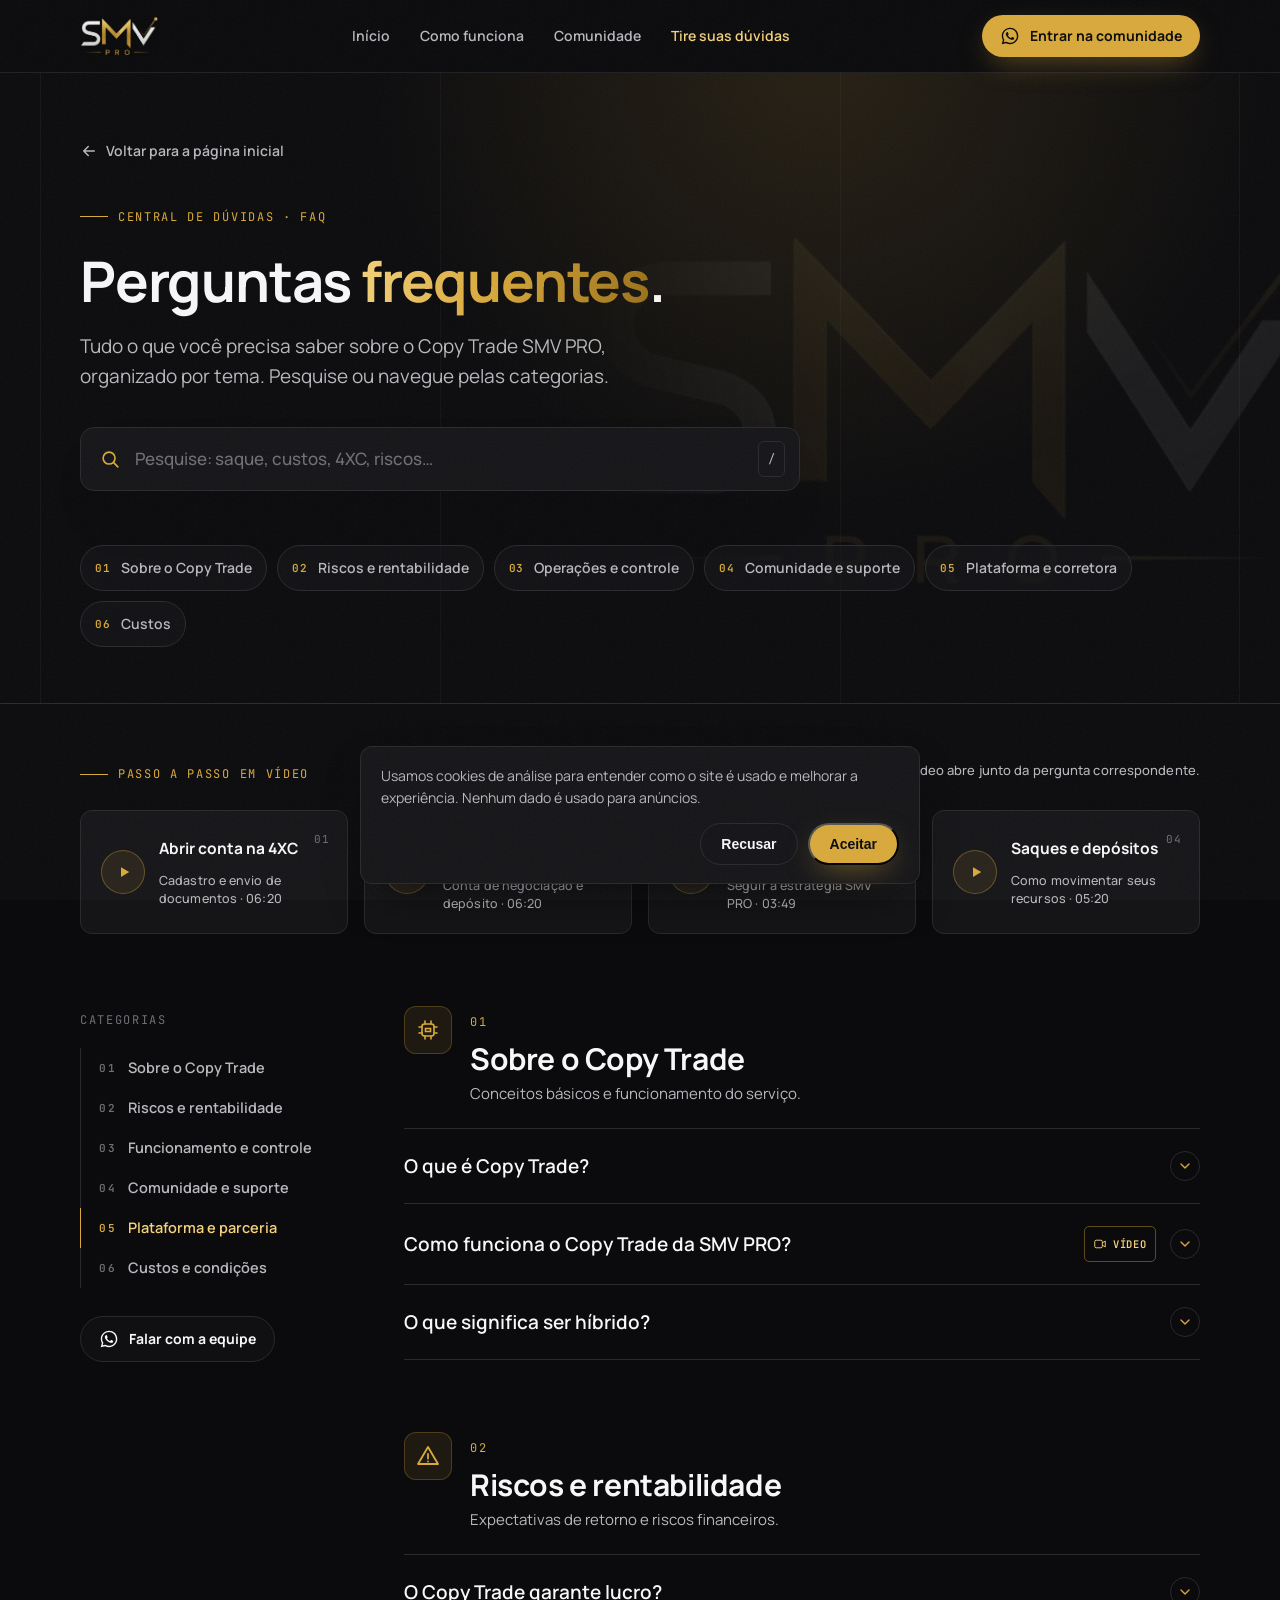
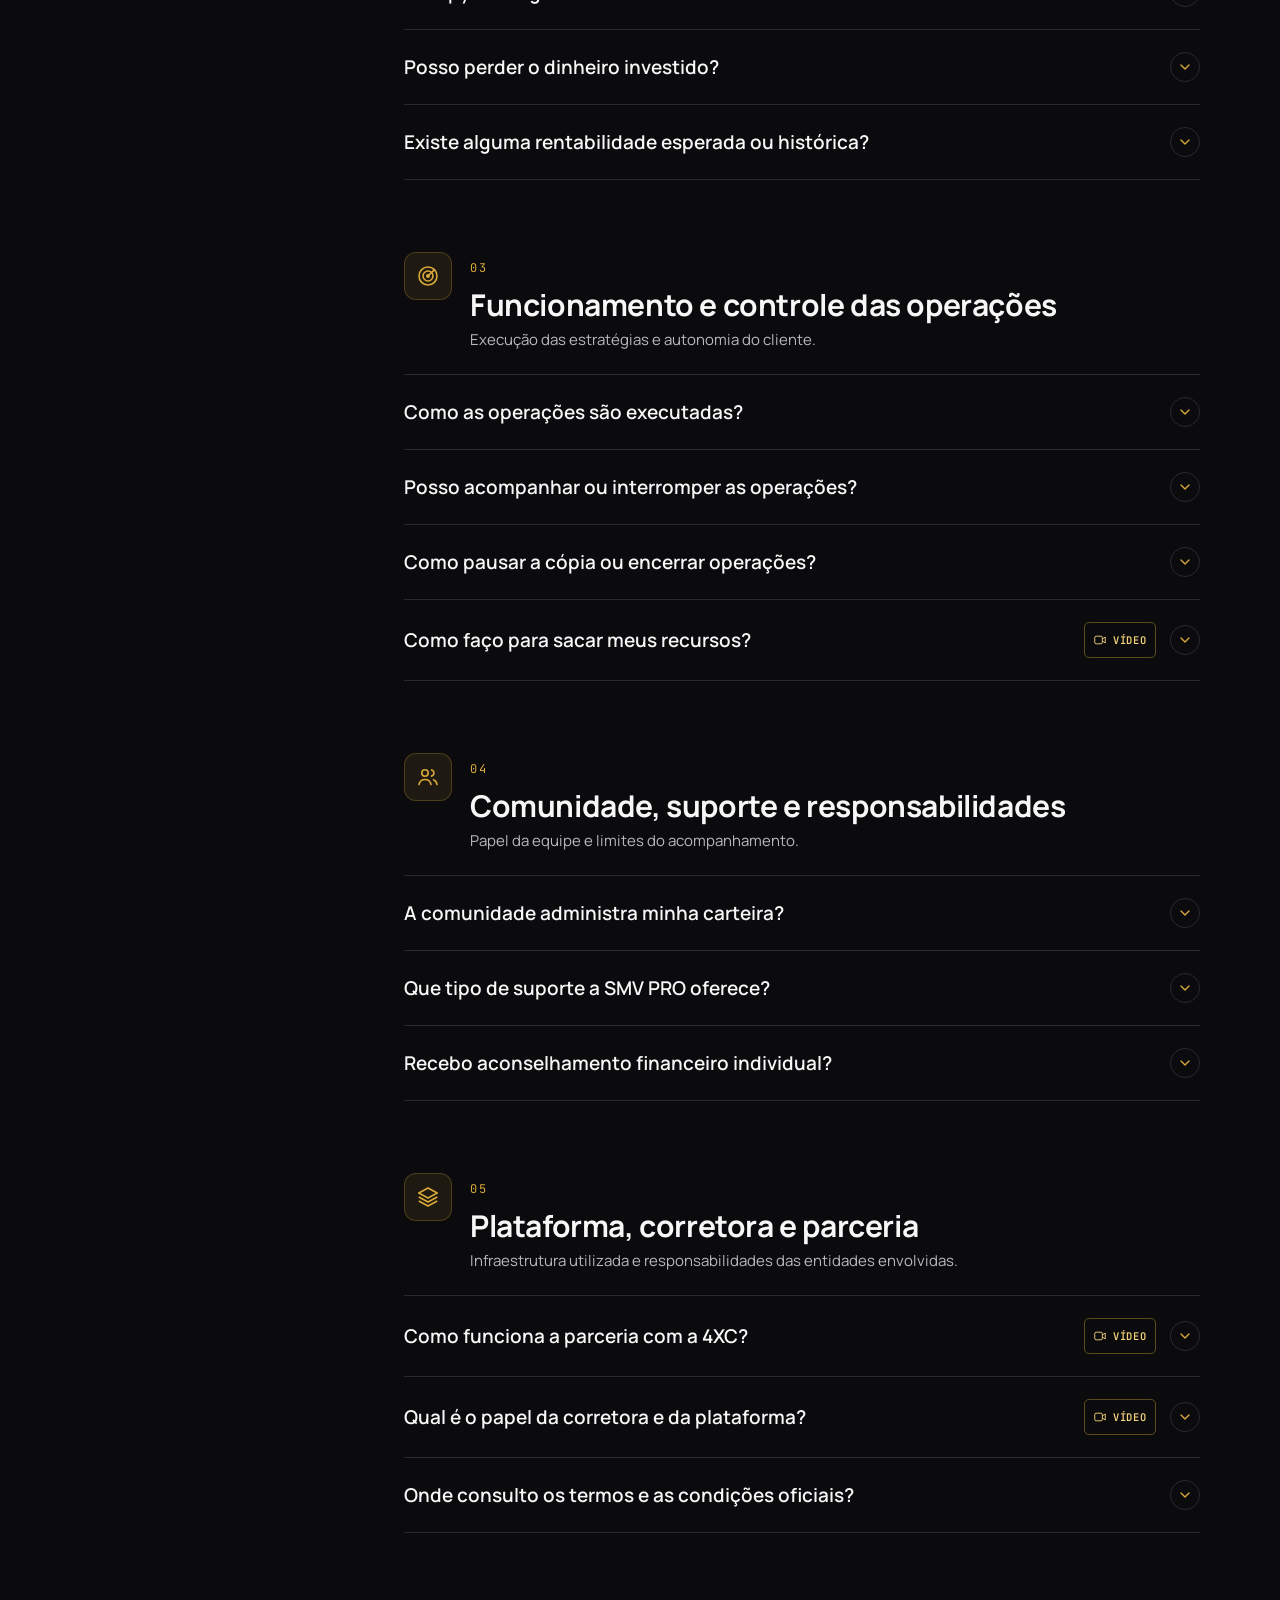
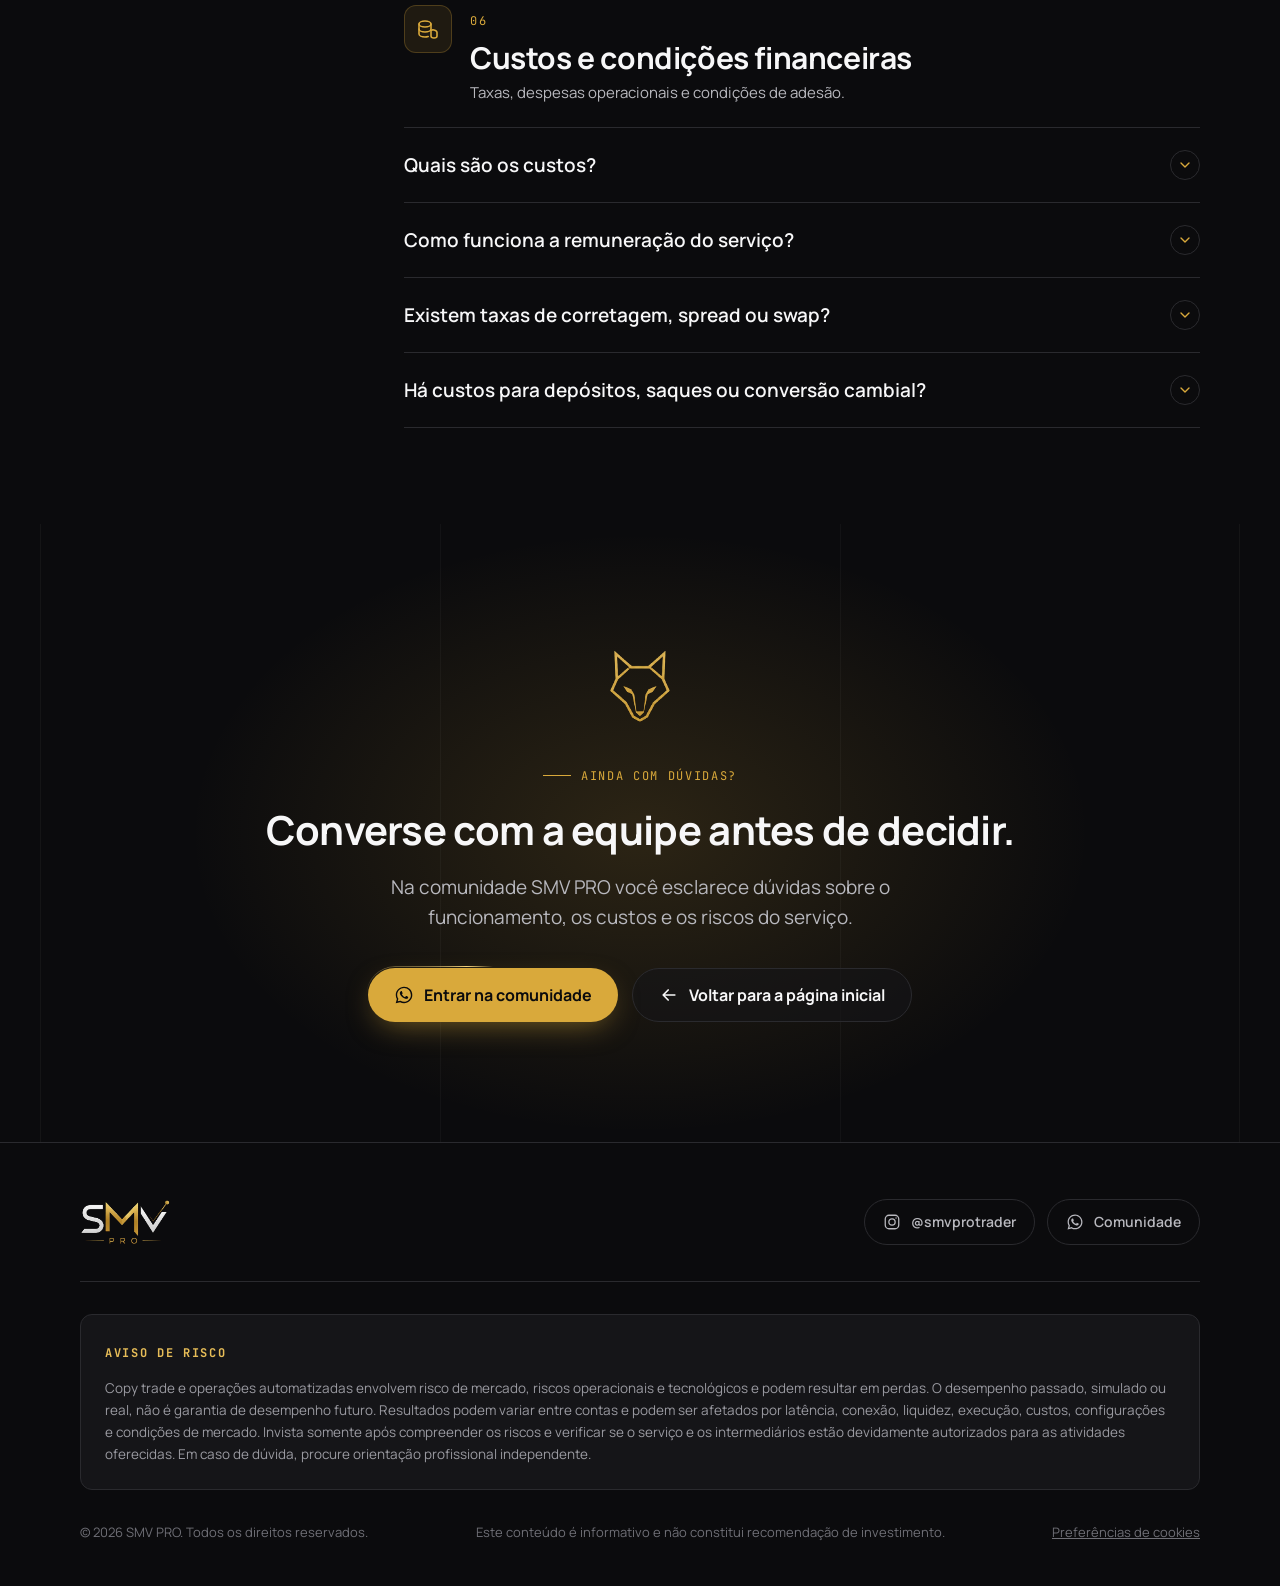
==== commit 7dd0aed8: "feat: Instalando e configurando GTM" ====
--- a/faq.html
+++ b/faq.html
@@ -3,6 +3,14 @@
 <head>
 <meta charset="utf-8">
 <meta name="viewport" content="width=device-width, initial-scale=1">
+<script src="js/consent.js"></script>
+<!-- Google Tag Manager -->
+<script>(function(w,d,s,l,i){w[l]=w[l]||[];w[l].push({'gtm.start':
+new Date().getTime(),event:'gtm.js'});var f=d.getElementsByTagName(s)[0],
+j=d.createElement(s),dl=l!='dataLayer'?'&l='+l:'';j.async=true;j.src=
+'https://www.googletagmanager.com/gtm.js?id='+i+dl;f.parentNode.insertBefore(j,f);
+})(window,document,'script','dataLayer','GTM-MH2JNZZM');</script>
+<!-- End Google Tag Manager -->
 <title>FAQ — Copy Trade SMV PRO</title>
 <meta name="description" content="Perguntas frequentes sobre o Copy Trade SMV PRO: funcionamento, riscos, controle das operações, comunidade, plataforma 4XC e custos. Com vídeos passo a passo.">
 <meta name="theme-color" content="#0B0B0D">
@@ -18,6 +26,10 @@
 <link href="https://fonts.googleapis.com/css2?family=Manrope:wght@400;500;600;700;800&family=JetBrains+Mono:wght@400;500&display=swap" rel="stylesheet">
 </head>
 <body class="faq-page">
+<!-- Google Tag Manager (noscript) -->
+<noscript><iframe src="https://www.googletagmanager.com/ns.html?id=GTM-MH2JNZZM"
+height="0" width="0" style="display:none;visibility:hidden"></iframe></noscript>
+<!-- End Google Tag Manager (noscript) -->
 
 <!-- SVG sprite -->
 <svg width="0" height="0" style="position:absolute" aria-hidden="true">
@@ -38,7 +50,7 @@
   <symbol id="i-video" viewBox="0 0 24 24"><g fill="none" stroke="currentColor" stroke-width="1.6" stroke-linejoin="round"><rect x="3" y="5.5" width="13" height="13" rx="2.5"/><path d="m16 10 5-3v10l-5-3"/></g></symbol>
 </svg>
 
-<header class="nav">
+<header class="nav" data-section="nav">
   <div class="wrap">
     <a class="brand" href="./" aria-label="SMV PRO — voltar para a página inicial"><img src="assets/logo-smv-pro.jpg" alt="SMV PRO" width="120" height="61"></a>
     <ul>
@@ -47,13 +59,13 @@
       <li><a href="./#comunidade">Comunidade</a></li>
       <li><a href="faq" aria-current="page">Tire suas dúvidas</a></li>
     </ul>
-    <a class="btn btn-gold" href="https://chat.whatsapp.com/Ln5tlXqZ1qGDyKuhTqA6fg?mode=gi_t" target="_blank" rel="noopener" aria-label="Entrar na comunidade no WhatsApp"><svg><use href="#i-wa"/></svg><span>Entrar na comunidade</span></a>
+    <a class="btn btn-gold" href="https://chat.whatsapp.com/ECbBBKMobC15VnxsKSxElW?s=cl&amp;p=i&amp;mlu=4&amp;ilr=4" target="_blank" rel="noopener" aria-label="Entrar na comunidade no WhatsApp"><svg><use href="#i-wa"/></svg><span>Entrar na comunidade</span></a>
   </div>
 </header>
 
 <main id="topo">
 <!-- HERO + SEARCH -->
-<section class="fq-hero">
+<section class="fq-hero" data-section="faq_hero">
   <div class="gridlines"></div>
   <img class="fq-logo-bg" src="assets/logo-smv-pro.jpg" alt="" aria-hidden="true">
   <div class="wrap">
@@ -62,7 +74,7 @@
     <h1 class="rv d1">Perguntas <em>frequentes</em>.</h1>
     <p class="lead rv d2">Tudo o que você precisa saber sobre o Copy Trade SMV PRO, organizado por tema. Pesquise ou navegue pelas categorias.</p>
 
-    <form class="fq-search rv d3" role="search" onsubmit="return false">
+    <form class="fq-search rv d3" role="search">
       <label for="fq-q" class="sr-only">Pesquisar nas perguntas e respostas</label>
       <svg class="ic"><use href="#i-search"/></svg>
       <input id="fq-q" type="search" placeholder="Pesquise: saque, custos, 4XC, riscos…" autocomplete="off" spellcheck="false">
@@ -83,7 +95,7 @@
 </section>
 
 <!-- VIDEO GUIDES -->
-<section class="fq-guides" aria-labelledby="guides-t">
+<section class="fq-guides" data-section="faq_videos" aria-labelledby="guides-t">
   <div class="wrap">
     <div class="fq-guides-head rv">
       <span class="mono eyebrow" id="guides-t">Passo a passo em vídeo</span>
@@ -99,9 +111,9 @@
 </section>
 
 <!-- FAQ BODY -->
-<section class="fq-body">
+<section class="fq-body" data-section="faq_conteudo">
   <div class="wrap fq-layout">
-    <aside class="fq-side" aria-label="Navegação por categoria">
+    <aside class="fq-side" data-section="faq_menu_lateral" aria-label="Navegação por categoria">
       <span class="mono fq-side-t">Categorias</span>
       <ol>
         <li><a href="#sobre"><span class="mono">01</span>Sobre o Copy Trade</a></li>
@@ -111,13 +123,13 @@
         <li><a href="#plataforma"><span class="mono">05</span>Plataforma e parceria</a></li>
         <li><a href="#custos"><span class="mono">06</span>Custos e condições</a></li>
       </ol>
-      <a class="btn btn-ghost fq-side-cta" href="https://chat.whatsapp.com/Ln5tlXqZ1qGDyKuhTqA6fg?mode=gi_t" target="_blank" rel="noopener"><svg><use href="#i-wa"/></svg>Falar com a equipe</a>
+      <a class="btn btn-ghost fq-side-cta" href="https://chat.whatsapp.com/ECbBBKMobC15VnxsKSxElW?s=cl&amp;p=i&amp;mlu=4&amp;ilr=4" target="_blank" rel="noopener"><svg><use href="#i-wa"/></svg>Falar com a equipe</a>
     </aside>
 
     <div class="fq-content">
 
       <!-- 01 -->
-      <section class="fq-cat" id="sobre" aria-labelledby="sobre-t">
+      <section class="fq-cat" id="sobre" data-section="faq_sobre" aria-labelledby="sobre-t">
         <header class="fq-cat-head rv">
           <span class="fq-cat-ic"><svg><use href="#i-chip"/></svg></span>
           <div><span class="mono fq-cat-n">01</span><h2 id="sobre-t">Sobre o Copy Trade</h2><p class="muted">Conceitos básicos e funcionamento do serviço.</p></div>
@@ -132,7 +144,7 @@
             <p>Na SMV PRO você conecta sua conta de negociação à nossa estratégia. A partir daí, nosso sistema automatizado executa as ordens conforme a nossa estratégia principal, eliminando a necessidade de você acompanhar o mercado minuto a minuto.</p>
             <figure class="fq-video" style="--ar:3/2">
               <div class="fq-frame">
-                <video src="assets/video/faq/03-assinar-copy-trade-smvpro.mp4" poster="assets/video/faq/03-assinar-copy-trade-smvpro.jpg" preload="none" playsinline></video>
+                <video data-title="03 Assinar o Copy Trade" src="assets/video/faq/03-assinar-copy-trade-smvpro.mp4" poster="assets/video/faq/03-assinar-copy-trade-smvpro.jpg" preload="none" playsinline></video>
                 <button type="button" class="fq-play" aria-label="Assistir: como assinar o Copy Trade SMV PRO"><span><svg><use href="#i-play"/></svg></span></button>
               </div>
               <figcaption><span class="mono">Passo 03 · 03:49</span>Como assinar o Copy Trade e seguir a estratégia SMV PRO na plataforma.</figcaption>
@@ -146,7 +158,7 @@
       </section>
 
       <!-- 02 -->
-      <section class="fq-cat" id="riscos" aria-labelledby="riscos-t">
+      <section class="fq-cat" id="riscos" data-section="faq_riscos" aria-labelledby="riscos-t">
         <header class="fq-cat-head rv">
           <span class="fq-cat-ic"><svg><use href="#i-alert"/></svg></span>
           <div><span class="mono fq-cat-n">02</span><h2 id="riscos-t">Riscos e rentabilidade</h2><p class="muted">Expectativas de retorno e riscos financeiros.</p></div>
@@ -166,7 +178,7 @@
       </section>
 
       <!-- 03 -->
-      <section class="fq-cat" id="operacoes" aria-labelledby="operacoes-t">
+      <section class="fq-cat" id="operacoes" data-section="faq_operacoes" aria-labelledby="operacoes-t">
         <header class="fq-cat-head rv">
           <span class="fq-cat-ic"><svg><use href="#i-radar"/></svg></span>
           <div><span class="mono fq-cat-n">03</span><h2 id="operacoes-t">Funcionamento e controle das operações</h2><p class="muted">Execução das estratégias e autonomia do cliente.</p></div>
@@ -189,7 +201,7 @@
             <p>Os saques são realizados diretamente através da corretora onde sua conta está custodiada. A SMV PRO não detém a custódia do seu capital; portanto, você solicita o saque na plataforma da corretora seguindo as regras e prazos de processamento deles.</p>
             <figure class="fq-video" style="--ar:3/2">
               <div class="fq-frame">
-                <video src="assets/video/faq/04-duvida-saques-depositos.mp4" poster="assets/video/faq/04-duvida-saques-depositos.jpg" preload="none" playsinline></video>
+                <video data-title="04 Saques e depositos" src="assets/video/faq/04-duvida-saques-depositos.mp4" poster="assets/video/faq/04-duvida-saques-depositos.jpg" preload="none" playsinline></video>
                 <button type="button" class="fq-play" aria-label="Assistir: como fazer saques e depósitos"><span><svg><use href="#i-play"/></svg></span></button>
               </div>
               <figcaption><span class="mono">Passo 04 · 05:20</span>Como solicitar saques e fazer depósitos na plataforma da corretora.</figcaption>
@@ -199,7 +211,7 @@
       </section>
 
       <!-- 04 -->
-      <section class="fq-cat" id="comunidade-suporte" aria-labelledby="comunidade-t">
+      <section class="fq-cat" id="comunidade-suporte" data-section="faq_comunidade_suporte" aria-labelledby="comunidade-t">
         <header class="fq-cat-head rv">
           <span class="fq-cat-ic"><svg><use href="#i-users"/></svg></span>
           <div><span class="mono fq-cat-n">04</span><h2 id="comunidade-t">Comunidade, suporte e responsabilidades</h2><p class="muted">Papel da equipe e limites do acompanhamento.</p></div>
@@ -219,7 +231,7 @@
       </section>
 
       <!-- 05 -->
-      <section class="fq-cat" id="plataforma" aria-labelledby="plataforma-t">
+      <section class="fq-cat" id="plataforma" data-section="faq_plataforma" aria-labelledby="plataforma-t">
         <header class="fq-cat-head rv">
           <span class="fq-cat-ic"><svg><use href="#i-layers"/></svg></span>
           <div><span class="mono fq-cat-n">05</span><h2 id="plataforma-t">Plataforma, corretora e parceria</h2><p class="muted">Infraestrutura utilizada e responsabilidades das entidades envolvidas.</p></div>
@@ -230,7 +242,7 @@
             <p>A 4XC é a corretora parceira onde as operações são executadas. Utilizamos a infraestrutura deles para garantir a velocidade e a confiabilidade necessárias para a replicação das ordens.</p>
             <figure class="fq-video" style="--ar:16/9">
               <div class="fq-frame">
-                <video src="assets/video/faq/01-abrir-conta-4XC.mp4" poster="assets/video/faq/01-abrir-conta-4XC.jpg" preload="none" playsinline></video>
+                <video data-title="01 Abrir conta na 4XC" src="assets/video/faq/01-abrir-conta-4XC.mp4" poster="assets/video/faq/01-abrir-conta-4XC.jpg" preload="none" playsinline></video>
                 <button type="button" class="fq-play" aria-label="Assistir: como abrir conta na 4XC"><span><svg><use href="#i-play"/></svg></span></button>
               </div>
               <figcaption><span class="mono">Passo 01 · 06:20</span>Como abrir sua conta na 4XC, aceitar os termos e enviar os documentos de verificação.</figcaption>
@@ -243,7 +255,7 @@
             <p>A corretora (4XC) é responsável pela custódia do seu dinheiro, execução das ordens e manutenção da liquidez. A plataforma de copy trade atua como a ponte tecnológica que conecta a estratégia da SMV PRO à sua conta na corretora.</p>
             <figure class="fq-video" style="--ar:3/2">
               <div class="fq-frame">
-                <video src="assets/video/faq/02-abrir-conta-cents.mp4" poster="assets/video/faq/02-abrir-conta-cents.jpg" preload="none" playsinline></video>
+                <video data-title="02 Criar conta e depositar" src="assets/video/faq/02-abrir-conta-cents.mp4" poster="assets/video/faq/02-abrir-conta-cents.jpg" preload="none" playsinline></video>
                 <button type="button" class="fq-play" aria-label="Assistir: como criar a conta de negociação e depositar"><span><svg><use href="#i-play"/></svg></span></button>
               </div>
               <figcaption><span class="mono">Passo 02 · 06:20</span>Como criar a conta de negociação (Cents) na corretora e fazer o primeiro depósito.</figcaption>
@@ -257,7 +269,7 @@
       </section>
 
       <!-- 06 -->
-      <section class="fq-cat" id="custos" aria-labelledby="custos-t">
+      <section class="fq-cat" id="custos" data-section="faq_custos" aria-labelledby="custos-t">
         <header class="fq-cat-head rv">
           <span class="fq-cat-ic"><svg><use href="#i-coins"/></svg></span>
           <div><span class="mono fq-cat-n">06</span><h2 id="custos-t">Custos e condições financeiras</h2><p class="muted">Taxas, despesas operacionais e condições de adesão.</p></div>
@@ -280,13 +292,13 @@
         </div>
       </section>
 
-      <div class="fq-empty" hidden>
+      <div class="fq-empty" data-section="faq_sem_resultado" hidden>
         <svg><use href="#i-search"/></svg>
         <h3>Nenhuma pergunta encontrada.</h3>
         <p class="muted">Tente outra palavra ou pergunte direto para a equipe na comunidade.</p>
         <div class="cta-row">
           <button type="button" class="btn btn-ghost fq-reset">Limpar pesquisa</button>
-          <a class="btn btn-gold" href="https://chat.whatsapp.com/Ln5tlXqZ1qGDyKuhTqA6fg?mode=gi_t" target="_blank" rel="noopener"><svg><use href="#i-wa"/></svg>Perguntar na comunidade</a>
+          <a class="btn btn-gold" href="https://chat.whatsapp.com/ECbBBKMobC15VnxsKSxElW?s=cl&amp;p=i&amp;mlu=4&amp;ilr=4" target="_blank" rel="noopener"><svg><use href="#i-wa"/></svg>Perguntar na comunidade</a>
         </div>
       </div>
     </div>
@@ -294,7 +306,7 @@
 </section>
 
 <!-- FINAL CTA -->
-<section class="final">
+<section class="final" data-section="cta_final">
   <div class="gridlines"></div>
   <div class="wrap">
     <img class="fox rv" src="assets/fox.png" width="84" height="84" alt="" aria-hidden="true">
@@ -302,33 +314,34 @@
     <h2 class="rv d1" style="margin-top:16px">Converse com a equipe antes de decidir.</h2>
     <p class="lead rv d2">Na comunidade SMV PRO você esclarece dúvidas sobre o funcionamento, os custos e os riscos do serviço.</p>
     <div class="cta-row rv d3">
-      <a class="btn btn-gold beam" href="https://chat.whatsapp.com/Ln5tlXqZ1qGDyKuhTqA6fg?mode=gi_t" target="_blank" rel="noopener"><svg><use href="#i-wa"/></svg>Entrar na comunidade</a>
+      <a class="btn btn-gold beam" href="https://chat.whatsapp.com/ECbBBKMobC15VnxsKSxElW?s=cl&amp;p=i&amp;mlu=4&amp;ilr=4" target="_blank" rel="noopener"><svg><use href="#i-wa"/></svg>Entrar na comunidade</a>
       <a class="btn btn-ghost" href="./"><svg><use href="#i-back"/></svg>Voltar para a página inicial</a>
     </div>
   </div>
 </section>
 </main>
 
-<footer>
+<footer data-section="rodape">
   <div class="wrap">
     <div class="f-top">
       <a class="brand" href="./"><img src="assets/logo-smv-pro.jpg" alt="SMV PRO" width="90" height="46"></a>
       <div class="socials">
         <a href="https://www.instagram.com/smvprotrader/" target="_blank" rel="noopener"><svg><use href="#i-ig"/></svg>@smvprotrader</a>
-        <a href="https://chat.whatsapp.com/Ln5tlXqZ1qGDyKuhTqA6fg?mode=gi_t" target="_blank" rel="noopener"><svg><use href="#i-wa"/></svg>Comunidade</a>
+        <a href="https://chat.whatsapp.com/ECbBBKMobC15VnxsKSxElW?s=cl&amp;p=i&amp;mlu=4&amp;ilr=4" target="_blank" rel="noopener"><svg><use href="#i-wa"/></svg>Comunidade</a>
       </div>
     </div>
     <div class="risk">
       <h4>Aviso de risco</h4>
       <p>Copy trade e operações automatizadas envolvem risco de mercado, riscos operacionais e tecnológicos e podem resultar em perdas. O desempenho passado, simulado ou real, não é garantia de desempenho futuro. Resultados podem variar entre contas e podem ser afetados por latência, conexão, liquidez, execução, custos, configurações e condições de mercado. Invista somente após compreender os riscos e verificar se o serviço e os intermediários estão devidamente autorizados para as atividades oferecidas. Em caso de dúvida, procure orientação profissional independente.</p>
     </div>
-    <div class="f-bot"><span>© <span id="y">2026</span> SMV PRO. Todos os direitos reservados.</span><span>Este conteúdo é informativo e não constitui recomendação de investimento.</span></div>
+    <div class="f-bot"><span>© <span id="y">2026</span> SMV PRO. Todos os direitos reservados.</span><span>Este conteúdo é informativo e não constitui recomendação de investimento.</span><button type="button" class="cc-link" data-consent-open>Preferências de cookies</button></div>
   </div>
 </footer>
 
-<a class="float-wa" href="https://chat.whatsapp.com/Ln5tlXqZ1qGDyKuhTqA6fg?mode=gi_t" target="_blank" rel="noopener" aria-label="Entrar na comunidade no WhatsApp"><svg><use href="#i-wa"/></svg></a>
+<a class="float-wa" data-section="botao_flutuante" href="https://chat.whatsapp.com/ECbBBKMobC15VnxsKSxElW?s=cl&amp;p=i&amp;mlu=4&amp;ilr=4" target="_blank" rel="noopener" aria-label="Entrar na comunidade no WhatsApp"><svg><use href="#i-wa"/></svg></a>
 
 <script src="js/app.js" defer></script>
 <script src="js/faq/scripts.js" defer></script>
+<script src="js/analytics.js" defer></script>
 </body>
 </html>
--- a/css/styles.css
+++ b/css/styles.css
@@ -68,8 +68,6 @@
 .hero h1 .dim{color:var(--steel);font-weight:600}
 .hero .lead{margin:24px 0 36px;max-width:560px}
 .cta-row{display:flex;gap:14px;flex-wrap:wrap}
-.disclaimer-inline{margin-top:22px;color:#8d8d94;font-size:13px;line-height:20px;max-width:520px;display:flex;gap:10px}
-.disclaimer-inline svg{flex:none;width:16px;height:16px;margin-top:2px;color:var(--gold-300)}
 
 /* copy-flow terminal */
 .terminal{background:linear-gradient(180deg,#17171a,#111114);border:1px solid var(--graphite);border-radius:14px;padding:22px;position:relative;box-shadow:0 40px 80px -30px rgba(0,0,0,.8),inset 0 1px 0 rgba(255,255,255,.04)}
@@ -296,3 +294,12 @@
   *,*::before,*::after{animation:none!important;transition:none!important}
   .rv{opacity:1;transform:none;filter:none}
 }
+
+/* aviso de cookies */
+.cc-banner{position:fixed;left:16px;right:16px;bottom:16px;z-index:70;max-width:560px;margin:0 auto;padding:18px 20px;border-radius:var(--r);background:var(--carbon);border:1px solid var(--graphite);box-shadow:0 20px 50px -20px rgba(0,0,0,.8);display:flex;flex-direction:column;gap:14px}
+.cc-banner[hidden]{display:none}
+.cc-banner p{font-size:14px;line-height:22px;color:var(--steel)}
+.cc-actions{display:flex;gap:10px;justify-content:flex-end}
+.cc-actions .btn{height:42px;padding:0 20px;font-size:14px}
+.cc-link{background:none;border:0;color:inherit;font:inherit;text-decoration:underline;cursor:pointer;padding:0}
+.cc-link:hover{color:var(--champagne)}
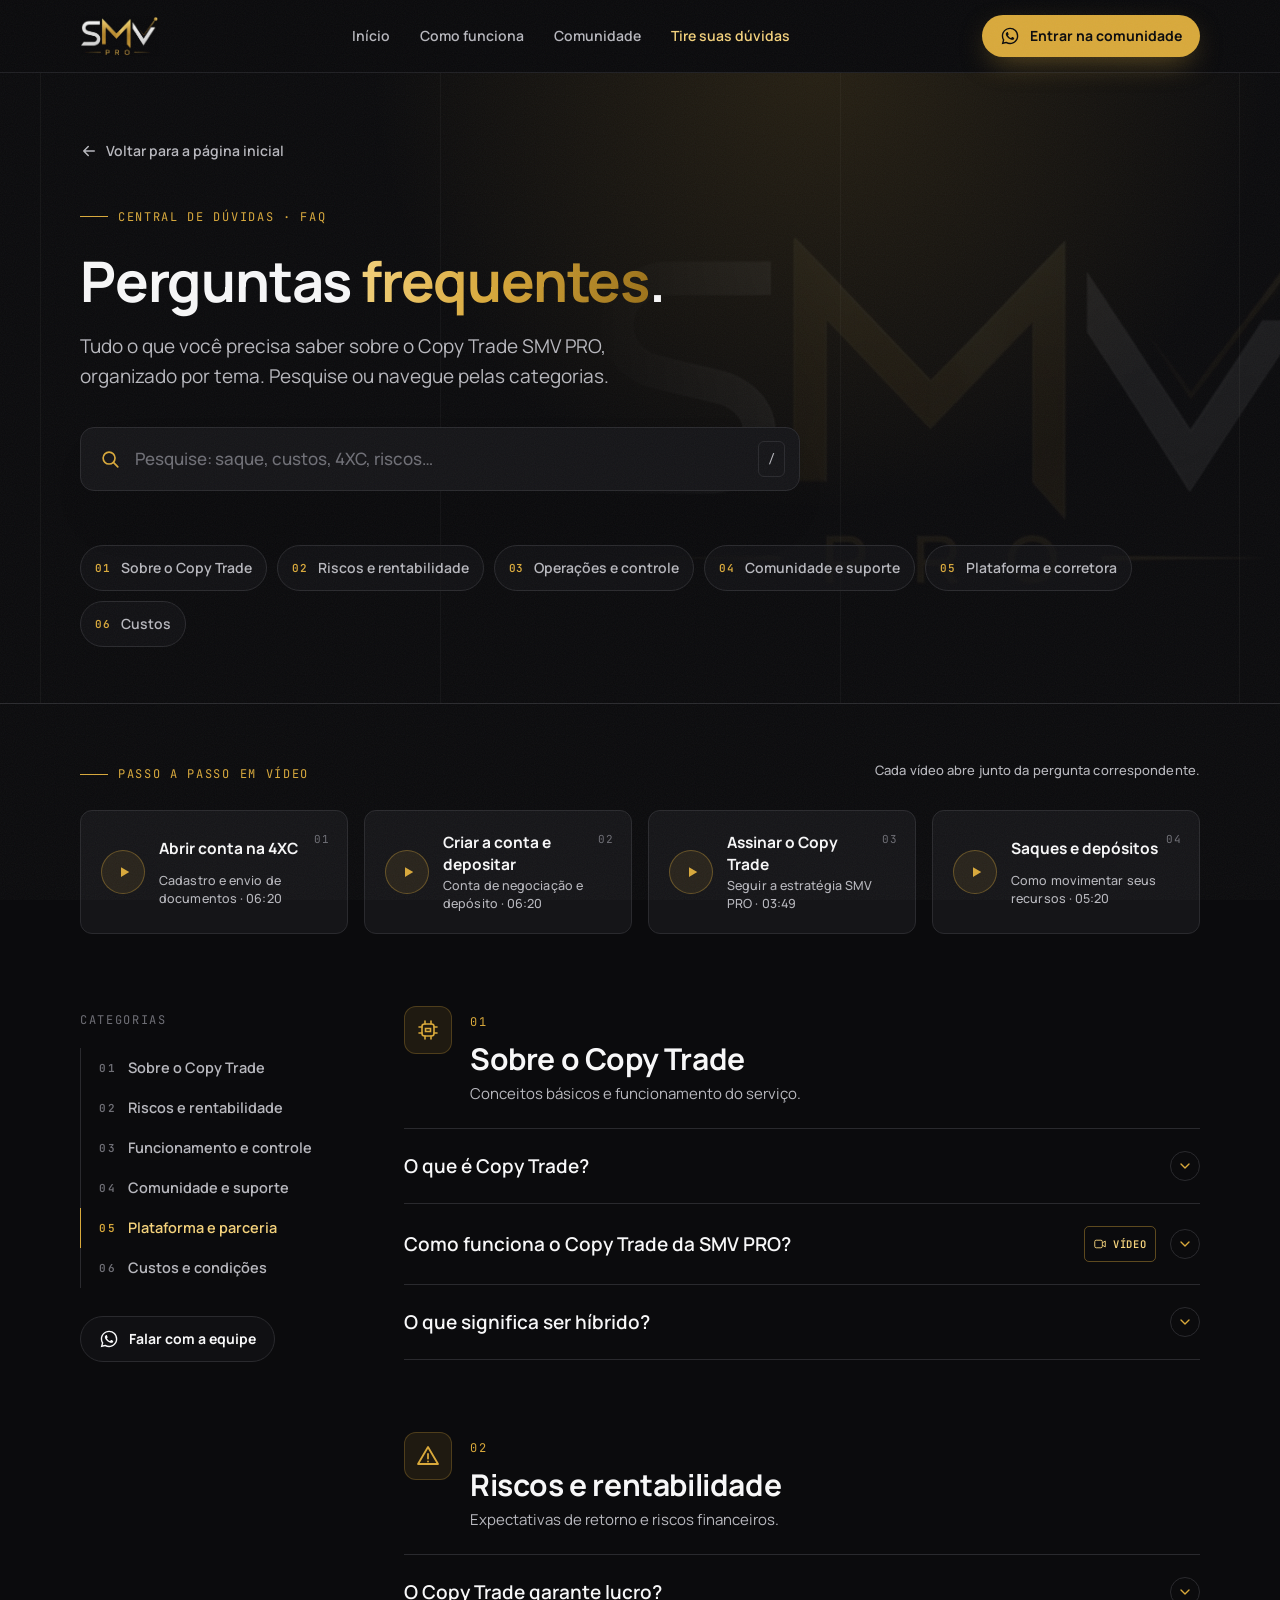
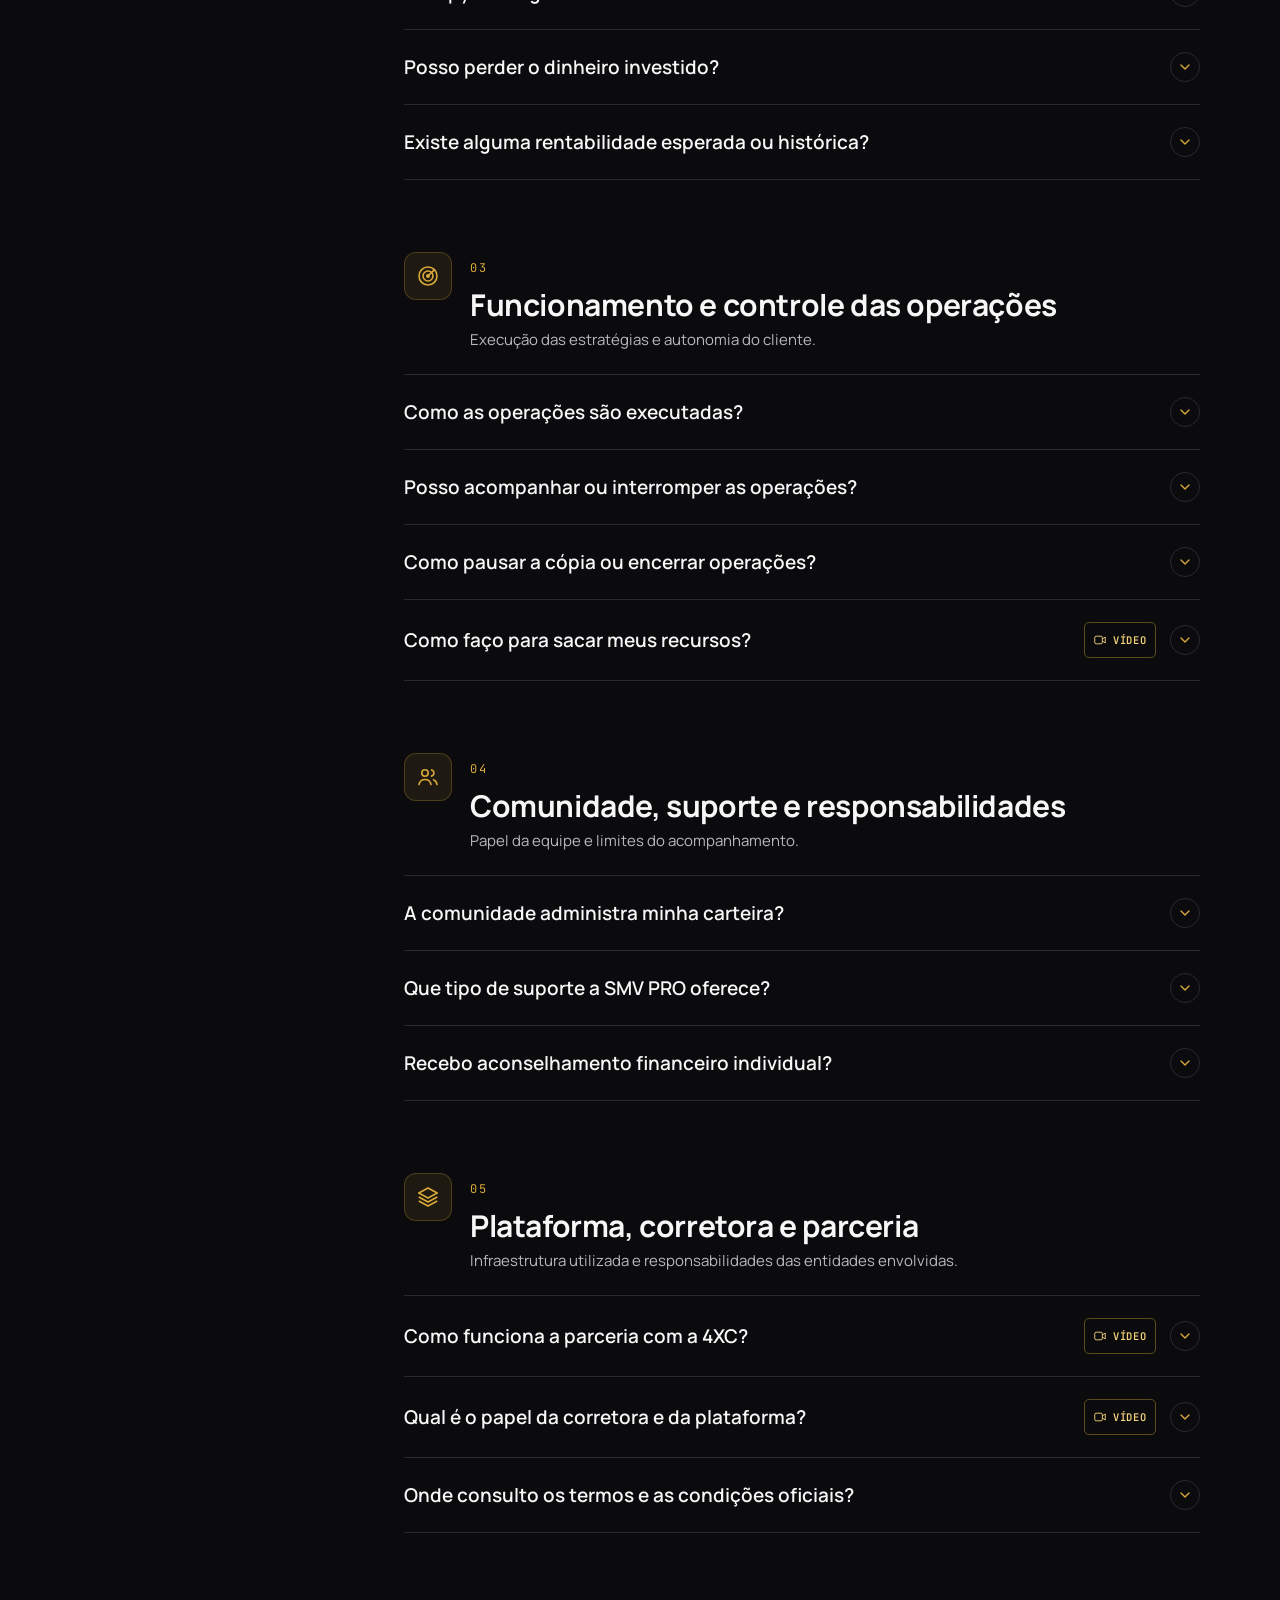
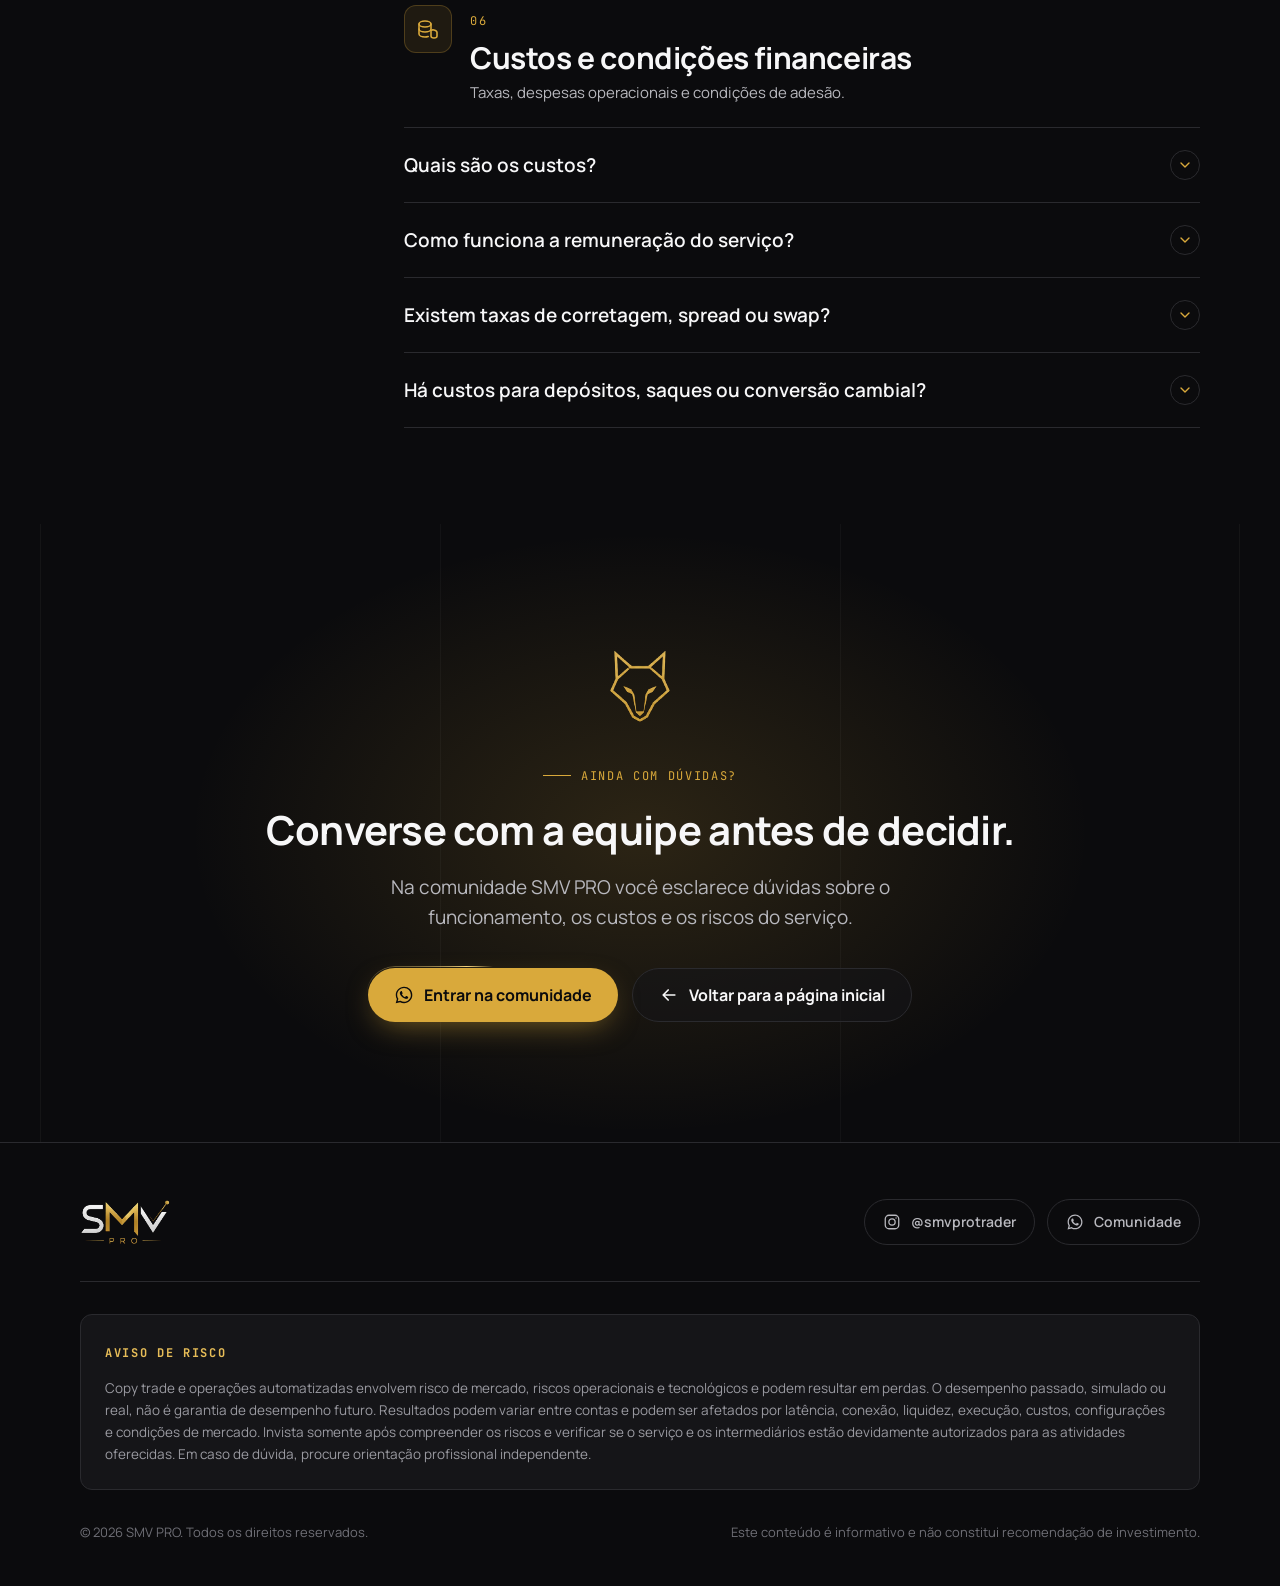
==== commit b39c6fb3: "fix: Alterando termos de consentimento do usuário para coleta da tag" ====
--- a/faq.html
+++ b/faq.html
@@ -3,14 +3,15 @@
 <head>
 <meta charset="utf-8">
 <meta name="viewport" content="width=device-width, initial-scale=1">
-<script src="js/consent.js"></script>
-<!-- Google Tag Manager -->
-<script>(function(w,d,s,l,i){w[l]=w[l]||[];w[l].push({'gtm.start':
-new Date().getTime(),event:'gtm.js'});var f=d.getElementsByTagName(s)[0],
-j=d.createElement(s),dl=l!='dataLayer'?'&l='+l:'';j.async=true;j.src=
-'https://www.googletagmanager.com/gtm.js?id='+i+dl;f.parentNode.insertBefore(j,f);
-})(window,document,'script','dataLayer','GTM-MH2JNZZM');</script>
-<!-- End Google Tag Manager -->
+<!-- Google tag (gtag.js) -->
+<script async src="https://www.googletagmanager.com/gtag/js?id=G-8S5M5E51H1"></script>
+<script>
+  window.dataLayer = window.dataLayer || [];
+  function gtag(){dataLayer.push(arguments);}
+  gtag('js', new Date());
+
+  gtag('config', 'G-8S5M5E51H1');
+</script>
 <title>FAQ — Copy Trade SMV PRO</title>
 <meta name="description" content="Perguntas frequentes sobre o Copy Trade SMV PRO: funcionamento, riscos, controle das operações, comunidade, plataforma 4XC e custos. Com vídeos passo a passo.">
 <meta name="theme-color" content="#0B0B0D">
@@ -26,10 +27,6 @@
 <link href="https://fonts.googleapis.com/css2?family=Manrope:wght@400;500;600;700;800&family=JetBrains+Mono:wght@400;500&display=swap" rel="stylesheet">
 </head>
 <body class="faq-page">
-<!-- Google Tag Manager (noscript) -->
-<noscript><iframe src="https://www.googletagmanager.com/ns.html?id=GTM-MH2JNZZM"
-height="0" width="0" style="display:none;visibility:hidden"></iframe></noscript>
-<!-- End Google Tag Manager (noscript) -->
 
 <!-- SVG sprite -->
 <svg width="0" height="0" style="position:absolute" aria-hidden="true">
@@ -334,7 +331,7 @@
       <h4>Aviso de risco</h4>
       <p>Copy trade e operações automatizadas envolvem risco de mercado, riscos operacionais e tecnológicos e podem resultar em perdas. O desempenho passado, simulado ou real, não é garantia de desempenho futuro. Resultados podem variar entre contas e podem ser afetados por latência, conexão, liquidez, execução, custos, configurações e condições de mercado. Invista somente após compreender os riscos e verificar se o serviço e os intermediários estão devidamente autorizados para as atividades oferecidas. Em caso de dúvida, procure orientação profissional independente.</p>
     </div>
-    <div class="f-bot"><span>© <span id="y">2026</span> SMV PRO. Todos os direitos reservados.</span><span>Este conteúdo é informativo e não constitui recomendação de investimento.</span><button type="button" class="cc-link" data-consent-open>Preferências de cookies</button></div>
+    <div class="f-bot"><span>© <span id="y">2026</span> SMV PRO. Todos os direitos reservados.</span><span>Este conteúdo é informativo e não constitui recomendação de investimento.</span></div>
   </div>
 </footer>
 
--- a/css/styles.css
+++ b/css/styles.css
@@ -294,12 +294,3 @@
   *,*::before,*::after{animation:none!important;transition:none!important}
   .rv{opacity:1;transform:none;filter:none}
 }
-
-/* aviso de cookies */
-.cc-banner{position:fixed;left:16px;right:16px;bottom:16px;z-index:70;max-width:560px;margin:0 auto;padding:18px 20px;border-radius:var(--r);background:var(--carbon);border:1px solid var(--graphite);box-shadow:0 20px 50px -20px rgba(0,0,0,.8);display:flex;flex-direction:column;gap:14px}
-.cc-banner[hidden]{display:none}
-.cc-banner p{font-size:14px;line-height:22px;color:var(--steel)}
-.cc-actions{display:flex;gap:10px;justify-content:flex-end}
-.cc-actions .btn{height:42px;padding:0 20px;font-size:14px}
-.cc-link{background:none;border:0;color:inherit;font:inherit;text-decoration:underline;cursor:pointer;padding:0}
-.cc-link:hover{color:var(--champagne)}
